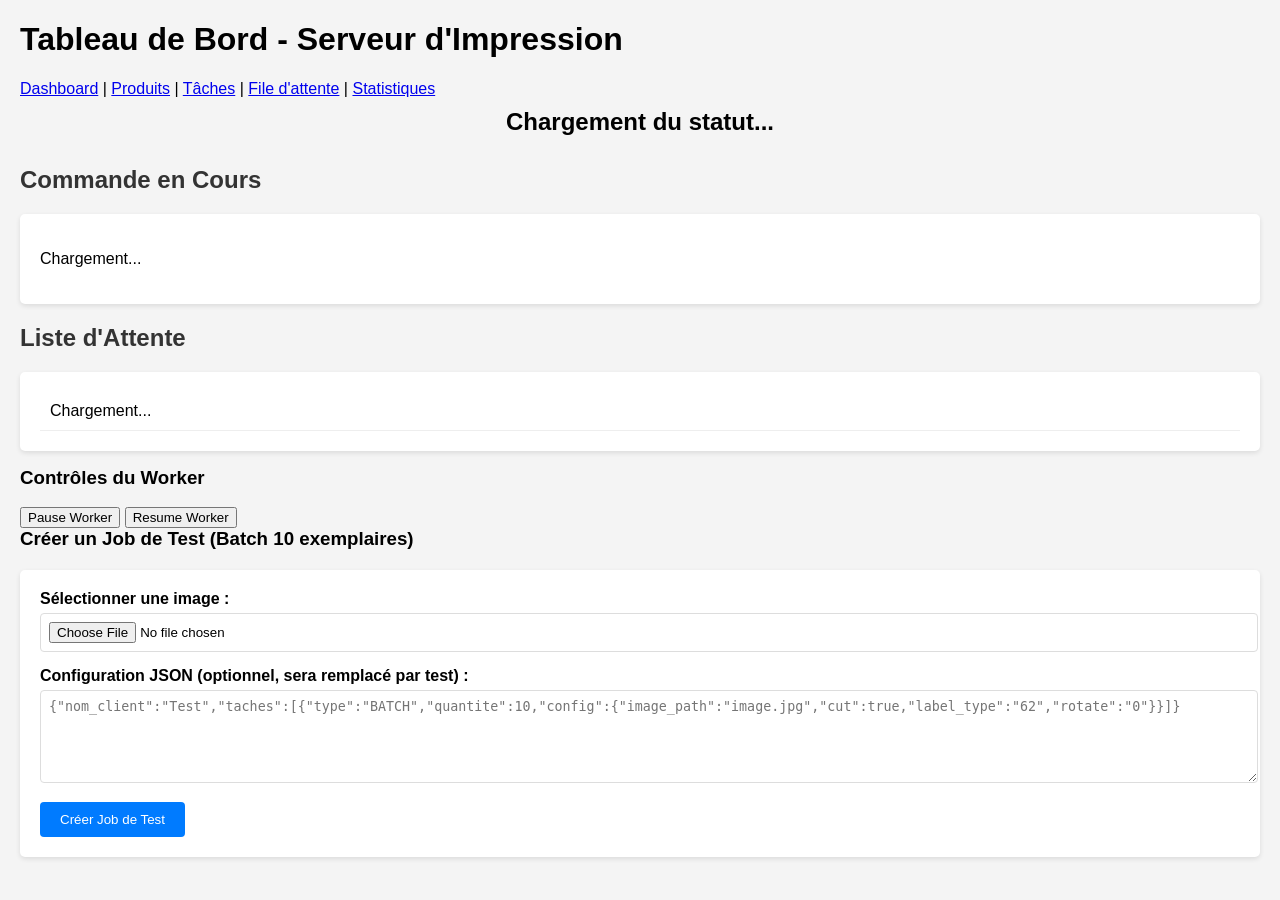
==== templates/index.html @ 9cf90901 "Complete interface v0" ====
<!DOCTYPE html>
<html lang="fr">
<head>
    <meta charset="UTF-8">
    <meta name="viewport" content="width=device-width, initial-scale=1.0">
    <title>Print Server Dashboard</title>
    <link rel="stylesheet" href="/static/style.css">
</head>
<body>
    <h1>Tableau de Bord - Serveur d'Impression</h1>

    <nav>
        <a href="/">Dashboard</a> |
        <a href="/products">Produits</a> |
        <a href="/tasks">Tâches</a> |
        <a href="/queue">File d'attente</a> |
        <a href="/stats">Statistiques</a>
    </nav>

    <!-- Status de l'imprimante -->
    <div id="printer-status">
        Chargement du statut...
    </div>

    <!-- Commande en cours -->
    <section>
        <h2>Commande en Cours</h2>
        <div id="current-job">
            <p>Chargement...</p>
        </div>
    </section>

    <!-- Liste d'attente -->
    <section>
        <h2>Liste d'Attente</h2>
        <ul id="job-list">
            <li>Chargement...</li>
        </ul>
    </section>

    <!-- Contrôles du worker -->
    <section>
        <h3>Contrôles du Worker</h3>
        <button id="pause-btn">Pause Worker</button>
        <button id="resume-btn">Resume Worker</button>
    </section>

    <!-- Formulaire de test -->
    <section>
        <h3>Créer un Job de Test (Batch 10 exemplaires)</h3>
        <form id="upload-form" enctype="multipart/form-data">
            <label for="files">Sélectionner une image :</label>
            <input type="file" id="files" name="files" accept="image/*" required>

            <label for="command_json">Configuration JSON (optionnel, sera remplacé par test) :</label>
            <textarea id="command_json" name="command_json" rows="5"
                      placeholder='{"nom_client":"Test","taches":[{"type":"BATCH","quantite":10,"config":{"image_path":"image.jpg","cut":true,"label_type":"62","rotate":"0"}}]}'></textarea>

            <button type="submit">Créer Job de Test</button>
        </form>
    </section>

    <script src="/static/script.js"></script>
</body>
</html>
---- static/style.css ----
body {
    font-family: Arial, sans-serif;
    margin: 20px;
    background-color: #f4f4f4;
}

#printer-status {
    font-size: 24px;
    font-weight: bold;
    padding: 10px;
    margin-bottom: 20px;
    border-radius: 5px;
    text-align: center;
}

.status-ready {
    background-color: #d4edda;
    color: #155724;
    border: 1px solid #c3e6cb;
}

.status-cooling {
    background-color: #cce7ff;
    color: #004085;
    border: 1px solid #b3d7ff;
}

.status-error {
    background-color: #f8d7da;
    color: #721c24;
    border: 1px solid #f5c6cb;
}

#current-job {
    background-color: white;
    padding: 20px;
    border-radius: 5px;
    box-shadow: 0 2px 5px rgba(0,0,0,0.1);
    margin-bottom: 20px;
}

progress {
    width: 100%;
    height: 30px;
}

h2 {
    color: #333;
}

h3 {
    margin-top: 0;
}

#job-list {
    background-color: white;
    padding: 20px;
    border-radius: 5px;
    box-shadow: 0 2px 5px rgba(0,0,0,0.1);
    list-style-type: none;
    max-height: 300px;
    overflow-y: auto;
}

#job-list li {
    padding: 10px;
    border-bottom: 1px solid #eee;
}

#upload-form {
    background-color: white;
    padding: 20px;
    border-radius: 5px;
    box-shadow: 0 2px 5px rgba(0,0,0,0.1);
    margin-top: 20px;
}

form label {
    display: block;
    margin-bottom: 5px;
    font-weight: bold;
}

form input, form textarea {
    width: 100%;
    padding: 8px;
    margin-bottom: 15px;
    border: 1px solid #ddd;
    border-radius: 4px;
}

form button {
    background-color: #007bff;
    color: white;
    padding: 10px 20px;
    border: none;
    border-radius: 4px;
    cursor: pointer;
}

form button:hover {
    background-color: #0056b3;
}
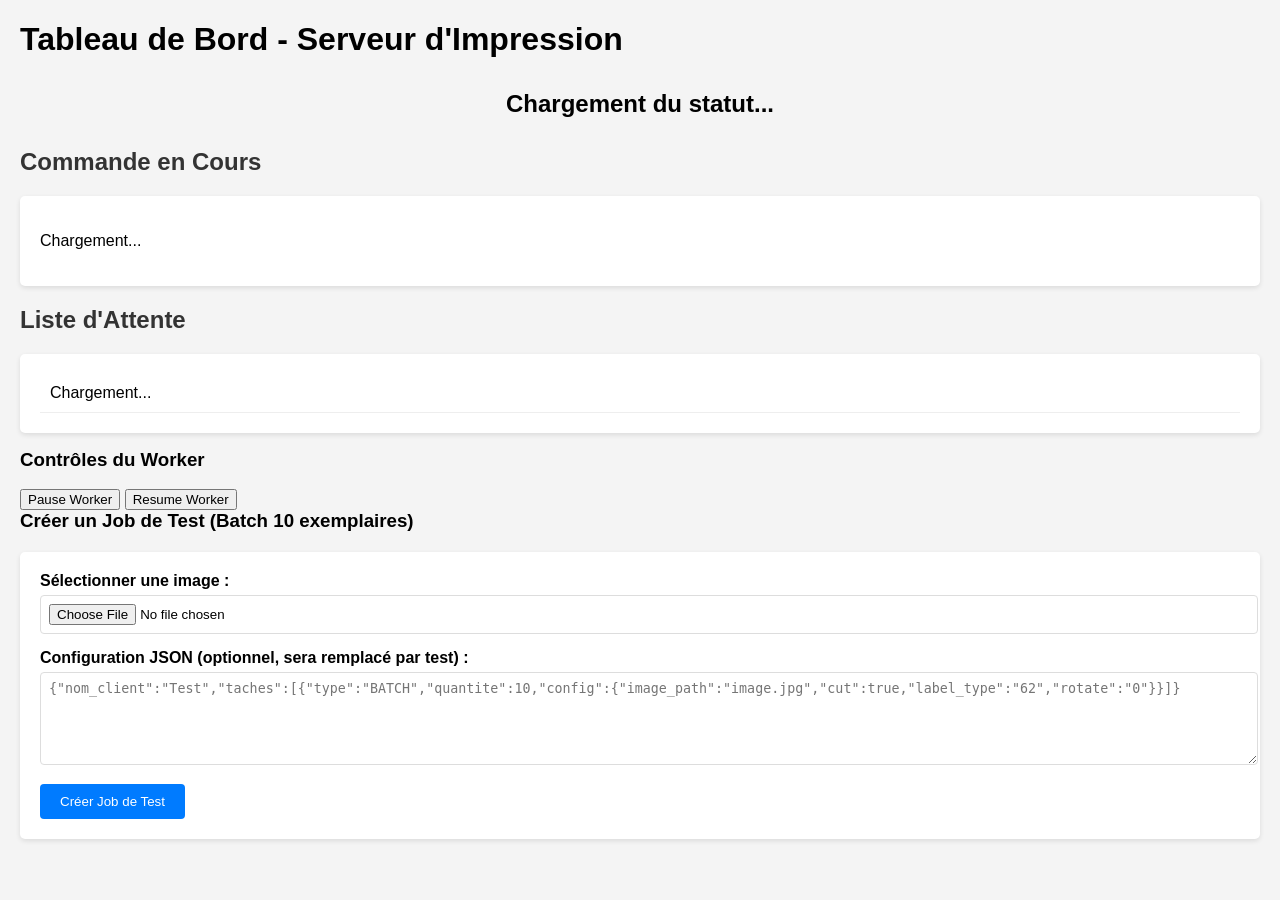
==== commit 4cf5ac2a: "restore" ====
--- a/templates/index.html
+++ b/templates/index.html
@@ -8,14 +8,6 @@
 </head>
 <body>
     <h1>Tableau de Bord - Serveur d'Impression</h1>
-
-    <nav>
-        <a href="/">Dashboard</a> |
-        <a href="/products">Produits</a> |
-        <a href="/tasks">Tâches</a> |
-        <a href="/queue">File d'attente</a> |
-        <a href="/stats">Statistiques</a>
-    </nav>
 
     <!-- Status de l'imprimante -->
     <div id="printer-status">
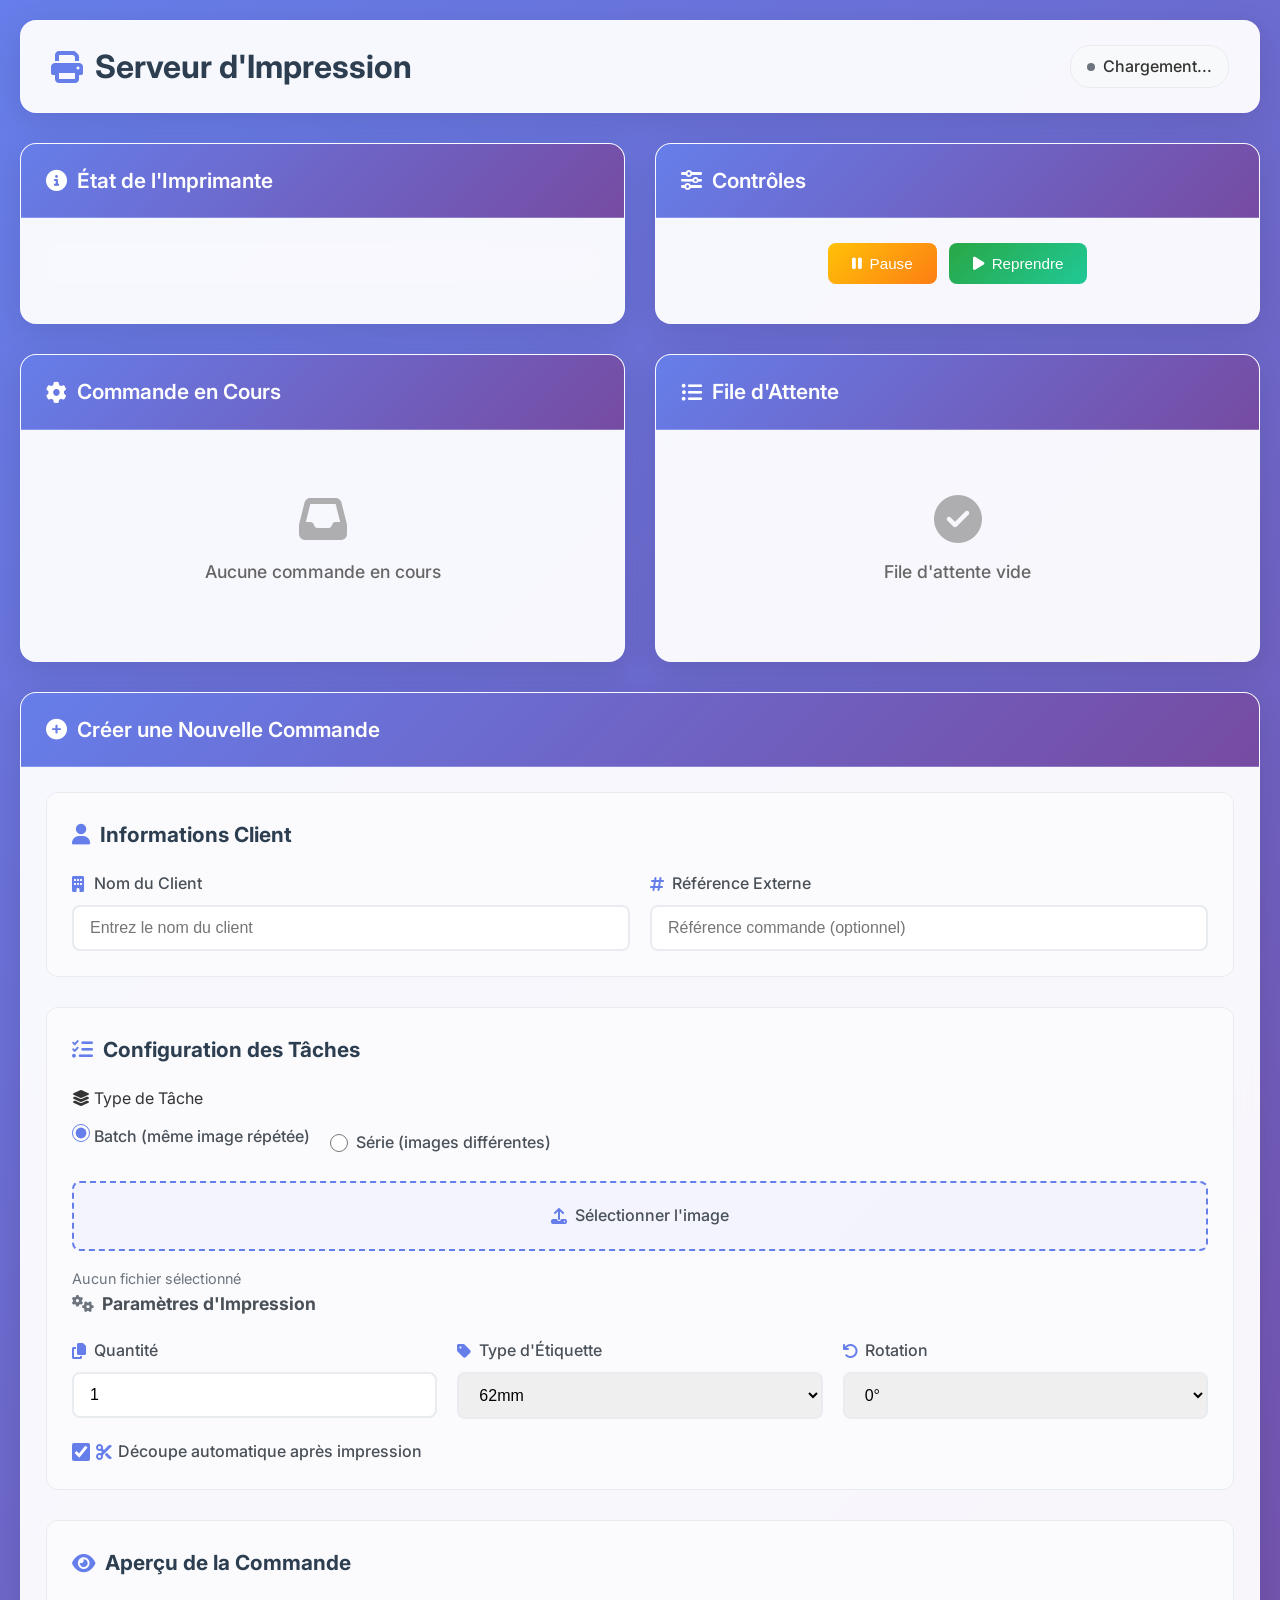
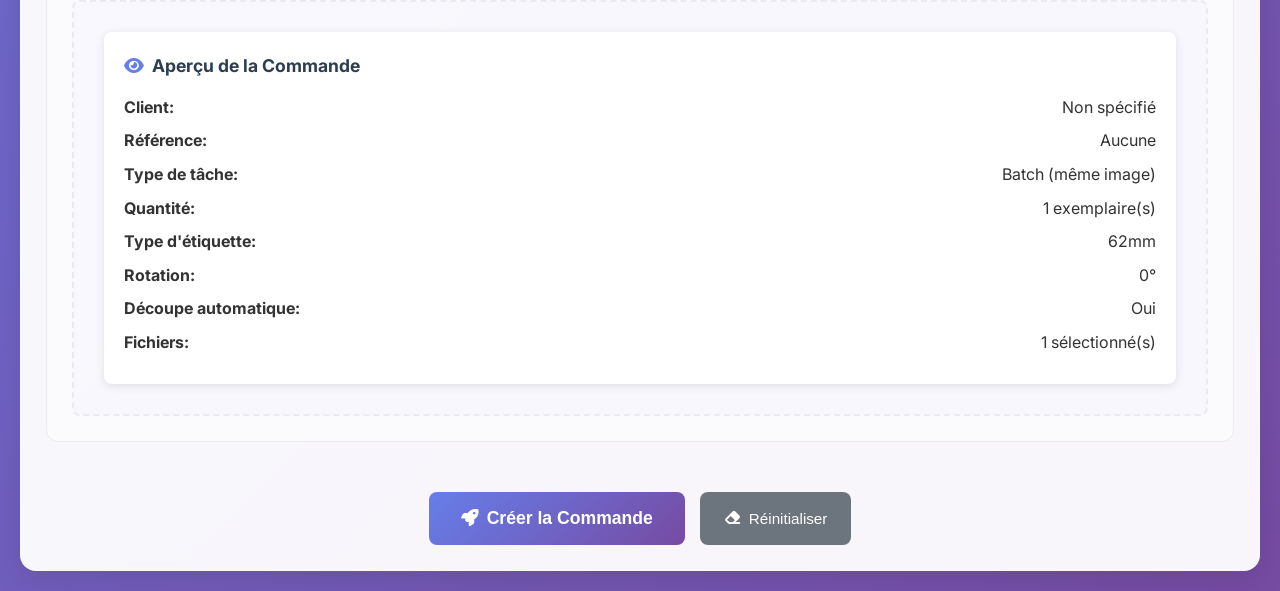
==== commit 58ff128f: "minimalist interface" ====
--- a/templates/index.html
+++ b/templates/index.html
@@ -5,52 +5,235 @@
     <meta name="viewport" content="width=device-width, initial-scale=1.0">
     <title>Print Server Dashboard</title>
     <link rel="stylesheet" href="/static/style.css">
+    <link href="https://fonts.googleapis.com/css2?family=Inter:wght@300;400;500;600;700&display=swap" rel="stylesheet">
+    <link href="https://cdnjs.cloudflare.com/ajax/libs/font-awesome/6.4.0/css/all.min.css" rel="stylesheet">
 </head>
 <body>
-    <h1>Tableau de Bord - Serveur d'Impression</h1>
-
-    <!-- Status de l'imprimante -->
-    <div id="printer-status">
-        Chargement du statut...
+    <div class="dashboard-container">
+        <!-- Header -->
+        <header class="dashboard-header">
+            <div class="header-content">
+                <h1><i class="fas fa-print"></i> Serveur d'Impression</h1>
+                <div class="header-status">
+                    <div id="printer-status-badge" class="status-badge">
+                        <div class="status-indicator"></div>
+                        <span>Chargement...</span>
+                    </div>
+                </div>
+            </div>
+        </header>
+
+        <!-- Main Dashboard -->
+        <main class="dashboard-main">
+            <!-- Top Row: Status and Controls -->
+            <div class="dashboard-row">
+                <!-- Printer Status Card -->
+                <div class="card status-card">
+                    <div class="card-header">
+                        <h2><i class="fas fa-circle-info"></i> État de l'Imprimante</h2>
+                    </div>
+                    <div class="card-body">
+                        <div id="printer-status" class="printer-status"></div>
+                        <div id="printer-phase" class="printer-phase"></div>
+                    </div>
+                </div>
+
+                <!-- Worker Controls Card -->
+                <div class="card controls-card">
+                    <div class="card-header">
+                        <h2><i class="fas fa-sliders-h"></i> Contrôles</h2>
+                    </div>
+                    <div class="card-body">
+                        <div class="control-buttons">
+                            <button id="pause-btn" class="btn btn-warning">
+                                <i class="fas fa-pause"></i> Pause
+                            </button>
+                            <button id="resume-btn" class="btn btn-success">
+                                <i class="fas fa-play"></i> Reprendre
+                            </button>
+                        </div>
+                    </div>
+                </div>
+            </div>
+
+            <!-- Middle Row: Current Job and Queue -->
+            <div class="dashboard-row">
+                <!-- Current Job Card -->
+                <div class="card current-job-card">
+                    <div class="card-header">
+                        <h2><i class="fas fa-cog fa-spin"></i> Commande en Cours</h2>
+                    </div>
+                    <div class="card-body">
+                        <div id="current-job" class="current-job-content">
+                            <div class="no-job">
+                                <i class="fas fa-inbox"></i>
+                                <p>Aucune commande en cours</p>
+                            </div>
+                        </div>
+                    </div>
+                </div>
+
+                <!-- Job Queue Card -->
+                <div class="card queue-card">
+                    <div class="card-header">
+                        <h2><i class="fas fa-list-ul"></i> File d'Attente</h2>
+                    </div>
+                    <div class="card-body">
+                        <div id="job-list" class="job-queue">
+                            <div class="no-queue">
+                                <i class="fas fa-check-circle"></i>
+                                <p>File d'attente vide</p>
+                            </div>
+                        </div>
+                    </div>
+                </div>
+            </div>
+
+            <!-- Bottom Row: Job Creation -->
+            <div class="dashboard-row">
+                <div class="card job-creation-card full-width">
+                    <div class="card-header">
+                        <h2><i class="fas fa-plus-circle"></i> Créer une Nouvelle Commande</h2>
+                    </div>
+                    <div class="card-body">
+                        <form id="job-form" class="job-form">
+                            <!-- Client Information -->
+                            <div class="form-section">
+                                <h3><i class="fas fa-user"></i> Informations Client</h3>
+                                <div class="form-row">
+                                    <div class="form-group">
+                                        <label for="nom_client">
+                                            <i class="fas fa-building"></i> Nom du Client
+                                        </label>
+                                        <input type="text" id="nom_client" name="nom_client" required
+                                               placeholder="Entrez le nom du client">
+                                    </div>
+                                    <div class="form-group">
+                                        <label for="reference_externe">
+                                            <i class="fas fa-hashtag"></i> Référence Externe
+                                        </label>
+                                        <input type="text" id="reference_externe" name="reference_externe"
+                                               placeholder="Référence commande (optionnel)">
+                                    </div>
+                                </div>
+                            </div>
+
+                            <!-- Task Configuration -->
+                            <div class="form-section">
+                                <h3><i class="fas fa-tasks"></i> Configuration des Tâches</h3>
+
+                                <!-- Task Type Selector -->
+                                <div class="task-type-selector">
+                                    <label><i class="fas fa-layer-group"></i> Type de Tâche</label>
+                                    <div class="radio-group">
+                                        <label class="radio-label">
+                                            <input type="radio" name="task_type" value="BATCH" checked>
+                                            <span class="radio-text">Batch (même image répétée)</span>
+                                        </label>
+                                        <label class="radio-label">
+                                            <input type="radio" name="task_type" value="SERIES">
+                                            <span class="radio-text">Série (images différentes)</span>
+                                        </label>
+                                    </div>
+                                </div>
+
+                                <!-- File Upload -->
+                                <div class="form-group file-upload-group">
+                                    <label id="file-label">
+                                        <i class="fas fa-upload"></i> Sélectionner l'image
+                                    </label>
+                                    <input type="file" id="files" name="files" accept="image/*" required multiple>
+                                    <div class="file-info">
+                                        <span id="file-count">Aucun fichier sélectionné</span>
+                                    </div>
+                                </div>
+
+                                <!-- Print Parameters -->
+                                <div class="print-parameters">
+                                    <h4><i class="fas fa-cogs"></i> Paramètres d'Impression</h4>
+
+                                    <div class="form-row">
+                                        <div class="form-group">
+                                            <label for="quantity">
+                                                <i class="fas fa-copy"></i> Quantité
+                                            </label>
+                                            <input type="number" id="quantity" name="quantity" value="1" min="1" required>
+                                        </div>
+
+                                        <div class="form-group">
+                                            <label for="label_type">
+                                                <i class="fas fa-tag"></i> Type d'Étiquette
+                                            </label>
+                                            <select id="label_type" name="label_type" required>
+                                                <option value="62" selected>62mm</option>
+                                                <option value="48">48mm</option>
+                                                <option value="30">30mm</option>
+                                                <option value="12">12mm</option>
+                                            </select>
+                                        </div>
+
+                                        <div class="form-group">
+                                            <label for="rotate">
+                                                <i class="fas fa-undo"></i> Rotation
+                                            </label>
+                                            <select id="rotate" name="rotate" required>
+                                                <option value="0" selected>0°</option>
+                                                <option value="90">90°</option>
+                                                <option value="180">180°</option>
+                                                <option value="270">270°</option>
+                                            </select>
+                                        </div>
+                                    </div>
+
+                                    <div class="form-group checkbox-group">
+                                        <label class="checkbox-label">
+                                            <input type="checkbox" id="cut" name="cut" checked>
+                                            <span class="checkbox-text">
+                                                <i class="fas fa-cut"></i> Découpe automatique après impression
+                                            </span>
+                                        </label>
+                                    </div>
+                                </div>
+                            </div>
+
+                            <!-- Preview Section -->
+                            <div class="form-section">
+                                <h3><i class="fas fa-eye"></i> Aperçu de la Commande</h3>
+                                <div id="job-preview" class="job-preview">
+                                    <div class="preview-placeholder">
+                                        <i class="fas fa-magic"></i>
+                                        <p>Remplissez le formulaire pour voir l'aperçu</p>
+                                    </div>
+                                </div>
+                            </div>
+
+                            <!-- Submit Button -->
+                            <div class="form-actions">
+                                <button type="submit" class="btn btn-primary btn-large">
+                                    <i class="fas fa-rocket"></i> Créer la Commande
+                                </button>
+                                <button type="reset" class="btn btn-secondary">
+                                    <i class="fas fa-eraser"></i> Réinitialiser
+                                </button>
+                            </div>
+                        </form>
+                    </div>
+                </div>
+            </div>
+        </main>
     </div>
 
-    <!-- Commande en cours -->
-    <section>
-        <h2>Commande en Cours</h2>
-        <div id="current-job">
-            <p>Chargement...</p>
+    <!-- Success/Error Messages -->
+    <div id="message-overlay" class="message-overlay" style="display: none;">
+        <div class="message-content">
+            <div class="message-icon">
+                <i class="fas fa-check-circle"></i>
+            </div>
+            <h3 id="message-title">Succès</h3>
+            <p id="message-text">Commande créée avec succès</p>
+            <button id="message-close" class="btn btn-primary">Fermer</button>
         </div>
-    </section>
-
-    <!-- Liste d'attente -->
-    <section>
-        <h2>Liste d'Attente</h2>
-        <ul id="job-list">
-            <li>Chargement...</li>
-        </ul>
-    </section>
-
-    <!-- Contrôles du worker -->
-    <section>
-        <h3>Contrôles du Worker</h3>
-        <button id="pause-btn">Pause Worker</button>
-        <button id="resume-btn">Resume Worker</button>
-    </section>
-
-    <!-- Formulaire de test -->
-    <section>
-        <h3>Créer un Job de Test (Batch 10 exemplaires)</h3>
-        <form id="upload-form" enctype="multipart/form-data">
-            <label for="files">Sélectionner une image :</label>
-            <input type="file" id="files" name="files" accept="image/*" required>
-
-            <label for="command_json">Configuration JSON (optionnel, sera remplacé par test) :</label>
-            <textarea id="command_json" name="command_json" rows="5"
-                      placeholder='{"nom_client":"Test","taches":[{"type":"BATCH","quantite":10,"config":{"image_path":"image.jpg","cut":true,"label_type":"62","rotate":"0"}}]}'></textarea>
-
-            <button type="submit">Créer Job de Test</button>
-        </form>
-    </section>
+    </div>
 
     <script src="/static/script.js"></script>
 </body>
--- a/static/style.css
+++ b/static/style.css
@@ -1,103 +1,721 @@
+/* Reset and Base Styles */
+* {
+    margin: 0;
+    padding: 0;
+    box-sizing: border-box;
+}
+
 body {
-    font-family: Arial, sans-serif;
-    margin: 20px;
-    background-color: #f4f4f4;
-}
-
-#printer-status {
-    font-size: 24px;
-    font-weight: bold;
-    padding: 10px;
-    margin-bottom: 20px;
-    border-radius: 5px;
+    font-family: 'Inter', -apple-system, BlinkMacSystemFont, 'Segoe UI', Roboto, sans-serif;
+    background: linear-gradient(135deg, #667eea 0%, #764ba2 100%);
+    min-height: 100vh;
+    color: #333;
+    line-height: 1.6;
+}
+
+/* Dashboard Container */
+.dashboard-container {
+    max-width: 1400px;
+    margin: 0 auto;
+    padding: 20px;
+}
+
+/* Header */
+.dashboard-header {
+    background: rgba(255, 255, 255, 0.95);
+    backdrop-filter: blur(10px);
+    border-radius: 16px;
+    padding: 20px 30px;
+    margin-bottom: 30px;
+    box-shadow: 0 8px 32px rgba(0, 0, 0, 0.1);
+    border: 1px solid rgba(255, 255, 255, 0.2);
+}
+
+.header-content {
+    display: flex;
+    justify-content: space-between;
+    align-items: center;
+}
+
+.dashboard-header h1 {
+    color: #2c3e50;
+    font-weight: 700;
+    font-size: 2rem;
+    margin: 0;
+    display: flex;
+    align-items: center;
+    gap: 12px;
+}
+
+.dashboard-header h1 i {
+    color: #667eea;
+}
+
+.status-badge {
+    display: flex;
+    align-items: center;
+    gap: 8px;
+    padding: 8px 16px;
+    border-radius: 20px;
+    font-weight: 500;
+    background: #f8f9fa;
+    border: 1px solid #e9ecef;
+}
+
+.status-indicator {
+    width: 8px;
+    height: 8px;
+    border-radius: 50%;
+    background: #6c757d;
+}
+
+/* Dashboard Grid */
+.dashboard-main {
+    display: flex;
+    flex-direction: column;
+    gap: 30px;
+}
+
+.dashboard-row {
+    display: grid;
+    grid-template-columns: 1fr 1fr;
+    gap: 30px;
+}
+
+/* Cards */
+.card {
+    background: rgba(255, 255, 255, 0.95);
+    backdrop-filter: blur(10px);
+    border-radius: 16px;
+    box-shadow: 0 8px 32px rgba(0, 0, 0, 0.1);
+    border: 1px solid rgba(255, 255, 255, 0.2);
+    overflow: hidden;
+    transition: transform 0.2s ease, box-shadow 0.2s ease;
+}
+
+.card:hover {
+    transform: translateY(-2px);
+    box-shadow: 0 12px 40px rgba(0, 0, 0, 0.15);
+}
+
+.card-header {
+    background: linear-gradient(135deg, #667eea 0%, #764ba2 100%);
+    color: white;
+    padding: 20px 25px;
+    border-bottom: 1px solid rgba(255, 255, 255, 0.2);
+}
+
+.card-header h2 {
+    margin: 0;
+    font-size: 1.3rem;
+    font-weight: 600;
+    display: flex;
+    align-items: center;
+    gap: 10px;
+}
+
+.card-body {
+    padding: 25px;
+}
+
+/* Status Cards */
+.status-card .card-body {
+    display: flex;
+    flex-direction: column;
+    gap: 15px;
+}
+
+.printer-status {
+    font-size: 1.5rem;
+    font-weight: 600;
     text-align: center;
+    padding: 20px;
+    border-radius: 12px;
+    position: relative;
+    overflow: hidden;
+}
+
+.printer-status::before {
+    content: '';
+    position: absolute;
+    top: 0;
+    left: 0;
+    right: 0;
+    bottom: 0;
+    background: linear-gradient(45deg, rgba(255,255,255,0.1), rgba(255,255,255,0.05));
+    border-radius: 12px;
+}
+
+.printer-status span {
+    position: relative;
+    z-index: 1;
 }
 
 .status-ready {
-    background-color: #d4edda;
-    color: #155724;
-    border: 1px solid #c3e6cb;
+    background: linear-gradient(135deg, #28a745, #20c997);
+    color: white;
 }
 
 .status-cooling {
-    background-color: #cce7ff;
-    color: #004085;
-    border: 1px solid #b3d7ff;
+    background: linear-gradient(135deg, #17a2b8, #6f42c1);
+    color: white;
 }
 
 .status-error {
-    background-color: #f8d7da;
-    color: #721c24;
-    border: 1px solid #f5c6cb;
-}
-
-#current-job {
-    background-color: white;
-    padding: 20px;
-    border-radius: 5px;
-    box-shadow: 0 2px 5px rgba(0,0,0,0.1);
-    margin-bottom: 20px;
+    background: linear-gradient(135deg, #dc3545, #fd7e14);
+    color: white;
+}
+
+.printer-phase {
+    text-align: center;
+    font-size: 0.9rem;
+    color: #666;
+    font-weight: 500;
+}
+
+/* Control Buttons */
+.control-buttons {
+    display: flex;
+    gap: 12px;
+    justify-content: center;
+}
+
+.btn {
+    display: inline-flex;
+    align-items: center;
+    gap: 8px;
+    padding: 12px 24px;
+    border: none;
+    border-radius: 8px;
+    font-weight: 500;
+    text-decoration: none;
+    cursor: pointer;
+    transition: all 0.2s ease;
+    font-size: 0.95rem;
+}
+
+.btn:hover {
+    transform: translateY(-1px);
+    box-shadow: 0 4px 12px rgba(0, 0, 0, 0.15);
+}
+
+.btn:active {
+    transform: translateY(0);
+}
+
+.btn-primary {
+    background: linear-gradient(135deg, #667eea, #764ba2);
+    color: white;
+}
+
+.btn-success {
+    background: linear-gradient(135deg, #28a745, #20c997);
+    color: white;
+}
+
+.btn-warning {
+    background: linear-gradient(135deg, #ffc107, #fd7e14);
+    color: white;
+}
+
+.btn-secondary {
+    background: #6c757d;
+    color: white;
+}
+
+.btn-large {
+    padding: 16px 32px;
+    font-size: 1.1rem;
+    font-weight: 600;
+}
+
+/* Current Job and Queue */
+.current-job-content,
+.job-queue {
+    min-height: 120px;
+}
+
+.no-job,
+.no-queue {
+    display: flex;
+    flex-direction: column;
+    align-items: center;
+    justify-content: center;
+    color: #666;
+    text-align: center;
+    padding: 40px 20px;
+}
+
+.no-job i,
+.no-queue i {
+    font-size: 3rem;
+    margin-bottom: 15px;
+    opacity: 0.5;
+}
+
+.no-job p,
+.no-queue p {
+    font-size: 1.1rem;
+    font-weight: 500;
+}
+
+/* Job Progress */
+.current-job-content h3 {
+    color: #2c3e50;
+    margin-bottom: 15px;
+    font-size: 1.2rem;
+}
+
+.current-job-content p {
+    margin-bottom: 10px;
+    color: #666;
 }
 
 progress {
     width: 100%;
-    height: 30px;
-}
-
-h2 {
-    color: #333;
-}
-
-h3 {
-    margin-top: 0;
-}
-
-#job-list {
-    background-color: white;
-    padding: 20px;
-    border-radius: 5px;
-    box-shadow: 0 2px 5px rgba(0,0,0,0.1);
-    list-style-type: none;
+    height: 20px;
+    border-radius: 10px;
+    margin: 15px 0;
+    background: #e9ecef;
+}
+
+progress::-webkit-progress-bar {
+    background: #e9ecef;
+    border-radius: 10px;
+}
+
+progress::-webkit-progress-value {
+    background: linear-gradient(135deg, #667eea, #764ba2);
+    border-radius: 10px;
+}
+
+/* Job Queue Items */
+.job-queue {
     max-height: 300px;
     overflow-y: auto;
 }
 
-#job-list li {
-    padding: 10px;
-    border-bottom: 1px solid #eee;
-}
-
-#upload-form {
-    background-color: white;
+.job-queue li {
+    display: flex;
+    align-items: center;
+    padding: 15px;
+    border-bottom: 1px solid #f8f9fa;
+    transition: background 0.2s ease;
+}
+
+.job-queue li:hover {
+    background: #f8f9fa;
+}
+
+.job-queue li:last-child {
+    border-bottom: none;
+}
+
+.job-queue li i {
+    margin-right: 12px;
+    color: #667eea;
+    width: 16px;
+}
+
+/* Full Width Cards */
+.full-width {
+    grid-column: 1 / -1;
+}
+
+/* Job Creation Form */
+.job-form {
+    display: flex;
+    flex-direction: column;
+    gap: 30px;
+}
+
+.form-section {
+    border: 1px solid #e9ecef;
+    border-radius: 12px;
+    padding: 25px;
+    background: rgba(255, 255, 255, 0.5);
+}
+
+.form-section h3 {
+    color: #2c3e50;
+    margin-bottom: 20px;
+    font-size: 1.3rem;
+    display: flex;
+    align-items: center;
+    gap: 10px;
+}
+
+.form-section h3 i {
+    color: #667eea;
+}
+
+.form-section h4 {
+    color: #495057;
+    margin-bottom: 20px;
+    font-size: 1.1rem;
+    display: flex;
+    align-items: center;
+    gap: 8px;
+}
+
+.form-section h4 i {
+    color: #6c757d;
+}
+
+.form-row {
+    display: grid;
+    grid-template-columns: repeat(auto-fit, minmax(250px, 1fr));
+    gap: 20px;
+}
+
+.form-group {
+    display: flex;
+    flex-direction: column;
+    gap: 8px;
+}
+
+.form-group label {
+    font-weight: 500;
+    color: #495057;
+    display: flex;
+    align-items: center;
+    gap: 6px;
+}
+
+.form-group label i {
+    color: #667eea;
+    width: 16px;
+}
+
+.form-group input,
+.form-group select,
+.form-group textarea {
+    padding: 12px 16px;
+    border: 2px solid #e9ecef;
+    border-radius: 8px;
+    font-size: 1rem;
+    transition: border-color 0.2s ease, box-shadow 0.2s ease;
+}
+
+.form-group input:focus,
+.form-group select:focus,
+.form-group textarea:focus {
+    outline: none;
+    border-color: #667eea;
+    box-shadow: 0 0 0 3px rgba(102, 126, 234, 0.1);
+}
+
+/* File Upload */
+.file-upload-group label {
+    display: flex;
+    align-items: center;
+    gap: 8px;
     padding: 20px;
-    border-radius: 5px;
-    box-shadow: 0 2px 5px rgba(0,0,0,0.1);
+    border: 2px dashed #667eea;
+    border-radius: 8px;
+    background: rgba(102, 126, 234, 0.05);
+    cursor: pointer;
+    transition: all 0.2s ease;
+    justify-content: center;
+}
+
+.file-upload-group label:hover {
+    background: rgba(102, 126, 234, 0.08);
+    border-color: #5a67d8;
+}
+
+#files {
+    display: none;
+}
+
+.file-info {
+    margin-top: 8px;
+    font-size: 0.9rem;
+    color: #6c757d;
+}
+
+/* Radio Buttons */
+.task-type-selector {
+    margin-bottom: 20px;
+}
+
+.task-type-selector label:first-child {
+    display: block;
+    margin-bottom: 12px;
+}
+
+.radio-group {
+    display: flex;
+    gap: 20px;
+}
+
+.radio-label {
+    display: flex;
+    align-items: center;
+    gap: 8px;
+    cursor: pointer;
+}
+
+.radio-label input[type="radio"] {
+    width: 18px;
+    height: 18px;
+    accent-color: #667eea;
+}
+
+.radio-text {
+    font-weight: 500;
+    color: #495057;
+}
+
+/* Checkboxes */
+.checkbox-group {
     margin-top: 20px;
 }
 
-form label {
-    display: block;
-    margin-bottom: 5px;
-    font-weight: bold;
-}
-
-form input, form textarea {
-    width: 100%;
-    padding: 8px;
+.checkbox-label {
+    display: flex;
+    align-items: center;
+    gap: 10px;
+    cursor: pointer;
+    font-weight: 500;
+}
+
+.checkbox-label input[type="checkbox"] {
+    width: 18px;
+    height: 18px;
+    accent-color: #667eea;
+}
+
+.checkbox-text {
+    display: flex;
+    align-items: center;
+    gap: 6px;
+}
+
+.checkbox-text i {
+    color: #667eea;
+    width: 16px;
+}
+
+/* Job Preview */
+.job-preview {
+    border: 2px dashed #e9ecef;
+    border-radius: 8px;
+    padding: 30px;
+    min-height: 100px;
+    background: rgba(102, 126, 234, 0.02);
+}
+
+.preview-placeholder {
+    display: flex;
+    flex-direction: column;
+    align-items: center;
+    color: #6c757d;
+    text-align: center;
+}
+
+.preview-placeholder i {
+    font-size: 2.5rem;
+    margin-bottom: 10px;
+    opacity: 0.6;
+}
+
+.preview-content {
+    background: white;
+    border-radius: 8px;
+    padding: 20px;
+    box-shadow: 0 2px 10px rgba(0, 0, 0, 0.1);
+}
+
+.preview-content h4 {
+    color: #2c3e50;
     margin-bottom: 15px;
-    border: 1px solid #ddd;
-    border-radius: 4px;
-}
-
-form button {
-    background-color: #007bff;
-    color: white;
-    padding: 10px 20px;
-    border: none;
-    border-radius: 4px;
-    cursor: pointer;
-}
-
-form button:hover {
-    background-color: #0056b3;
-}
+    display: flex;
+    align-items: center;
+    gap: 8px;
+}
+
+.preview-content h4 i {
+    color: #667eea;
+}
+
+.preview-content p {
+    margin-bottom: 8px;
+    display: flex;
+    justify-content: space-between;
+}
+
+/* Form Actions */
+.form-actions {
+    display: flex;
+    gap: 15px;
+    justify-content: center;
+    margin-top: 20px;
+}
+
+/* Message Overlay */
+.message-overlay {
+    position: fixed;
+    top: 0;
+    left: 0;
+    right: 0;
+    bottom: 0;
+    background: rgba(0, 0, 0, 0.7);
+    backdrop-filter: blur(5px);
+    display: flex;
+    align-items: center;
+    justify-content: center;
+    z-index: 1000;
+}
+
+.message-content {
+    background: white;
+    border-radius: 16px;
+    padding: 30px;
+    max-width: 400px;
+    text-align: center;
+    box-shadow: 0 20px 60px rgba(0, 0, 0, 0.3);
+}
+
+.message-icon {
+    margin-bottom: 20px;
+}
+
+.message-icon i {
+    font-size: 3rem;
+    color: #28a745;
+}
+
+.message-content h3 {
+    color: #2c3e50;
+    margin-bottom: 15px;
+    font-size: 1.5rem;
+}
+
+.message-content p {
+    color: #666;
+    margin-bottom: 25px;
+}
+
+/* Responsive Design */
+@media (max-width: 1200px) {
+    .dashboard-row {
+        grid-template-columns: 1fr;
+        gap: 20px;
+    }
+
+    .full-width {
+        grid-column: 1;
+    }
+}
+
+@media (max-width: 768px) {
+    .dashboard-container {
+        padding: 15px;
+    }
+
+    .dashboard-header {
+        padding: 15px 20px;
+    }
+
+    .dashboard-header h1 {
+        font-size: 1.5rem;
+    }
+
+    .header-content {
+        flex-direction: column;
+        gap: 15px;
+        align-items: flex-start;
+    }
+
+    .card-body {
+        padding: 20px;
+    }
+
+    .form-row {
+        grid-template-columns: 1fr;
+    }
+
+    .control-buttons {
+        flex-direction: column;
+    }
+
+    .btn {
+        justify-content: center;
+    }
+
+    .form-actions {
+        flex-direction: column;
+    }
+
+    .radio-group {
+        flex-direction: column;
+        gap: 12px;
+    }
+}
+
+/* Animations */
+@keyframes fadeIn {
+    from { opacity: 0; transform: translateY(10px); }
+    to { opacity: 1; transform: translateY(0); }
+}
+
+.card {
+    animation: fadeIn 0.3s ease-out;
+}
+
+@keyframes pulse {
+    0% { transform: scale(1); }
+    50% { transform: scale(1.05); }
+    100% { transform: scale(1); }
+}
+
+.card:hover {
+    animation: pulse 1s ease-in-out;
+}
+
+/* Custom Scrollbar */
+::-webkit-scrollbar {
+    width: 6px;
+}
+
+::-webkit-scrollbar-track {
+    background: #f1f1f1;
+    border-radius: 3px;
+}
+
+::-webkit-scrollbar-thumb {
+    background: linear-gradient(135deg, #667eea, #764ba2);
+    border-radius: 3px;
+}
+
+::-webkit-scrollbar-thumb:hover {
+    background: linear-gradient(135deg, #5a67d8, #6b46c1);
+}
+
+/* Loading States */
+.loading {
+    opacity: 0.6;
+    pointer-events: none;
+}
+
+.btn.loading {
+    position: relative;
+}
+
+.btn.loading::after {
+    content: '';
+    position: absolute;
+    width: 16px;
+    height: 16px;
+    margin: auto;
+    border: 2px solid transparent;
+    border-top-color: currentColor;
+    border-radius: 50%;
+    animation: spin 1s linear infinite;
+}
+
+@keyframes spin {
+    0% { transform: rotate(0deg); }
+    100% { transform: rotate(360deg); }
+}
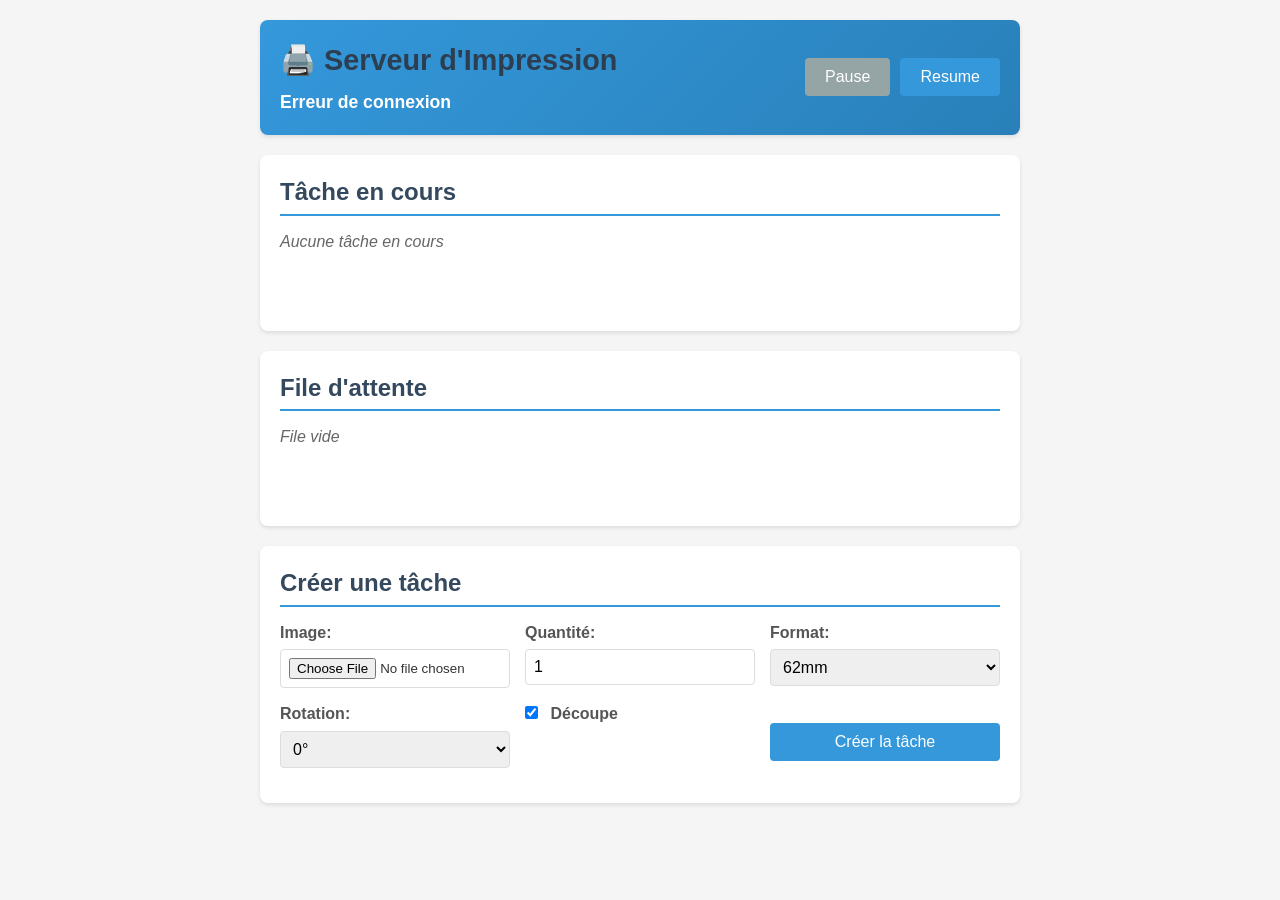
==== commit e20b5610: "vrm minimal" ====
--- a/templates/index.html
+++ b/templates/index.html
@@ -3,235 +3,94 @@
 <head>
     <meta charset="UTF-8">
     <meta name="viewport" content="width=device-width, initial-scale=1.0">
-    <title>Print Server Dashboard</title>
+    <title>Print Server</title>
     <link rel="stylesheet" href="/static/style.css">
-    <link href="https://fonts.googleapis.com/css2?family=Inter:wght@300;400;500;600;700&display=swap" rel="stylesheet">
-    <link href="https://cdnjs.cloudflare.com/ajax/libs/font-awesome/6.4.0/css/all.min.css" rel="stylesheet">
 </head>
 <body>
-    <div class="dashboard-container">
-        <!-- Header -->
-        <header class="dashboard-header">
-            <div class="header-content">
-                <h1><i class="fas fa-print"></i> Serveur d'Impression</h1>
-                <div class="header-status">
-                    <div id="printer-status-badge" class="status-badge">
-                        <div class="status-indicator"></div>
-                        <span>Chargement...</span>
+    <div class="container">
+        <!-- Status -->
+        <div class="section status-section">
+            <div class="status-display">
+                <div class="status-left">
+                    <h1>🖨️ Serveur d'Impression</h1>
+                    <div id="printer-status">Chargement...</div>
+                </div>
+                <div class="status-right">
+                    <button id="pause-btn" class="btn btn-secondary">Pause</button>
+                    <button id="resume-btn" class="btn btn-primary">Resume</button>
+                </div>
+            </div>
+        </div>
+
+        <!-- Current Job -->
+        <div class="section job-section">
+            <h2>Tâche en cours</h2>
+            <div id="current-job" class="job-display">
+                <p>Aucune tâche en cours</p>
+            </div>
+        </div>
+
+        <!-- Job Queue -->
+        <div class="section queue-section">
+            <h2>File d'attente</h2>
+            <div id="job-list" class="queue-list">
+                <p>File vide</p>
+            </div>
+        </div>
+
+        <!-- Create Job -->
+        <div class="section create-section">
+            <h2>Créer une tâche</h2>
+            <form id="job-form" class="simple-form">
+                <div class="form-row">
+                    <div class="form-group">
+                        <label for="files">Image:</label>
+                        <input type="file" id="files" name="files" accept="image/*" required>
+                    </div>
+                    <div class="form-group">
+                        <label for="quantity">Quantité:</label>
+                        <input type="number" id="quantity" name="quantity" value="1" min="1" required>
+                    </div>
+                    <div class="form-group">
+                        <label for="label_type">Format:</label>
+                        <select id="label_type" name="label_type" required>
+                            <option value="62">62mm</option>
+                            <option value="48">48mm</option>
+                            <option value="30">30mm</option>
+                        </select>
                     </div>
                 </div>
-            </div>
-        </header>
-
-        <!-- Main Dashboard -->
-        <main class="dashboard-main">
-            <!-- Top Row: Status and Controls -->
-            <div class="dashboard-row">
-                <!-- Printer Status Card -->
-                <div class="card status-card">
-                    <div class="card-header">
-                        <h2><i class="fas fa-circle-info"></i> État de l'Imprimante</h2>
+                <div class="form-row">
+                    <div class="form-group">
+                        <label for="rotate">Rotation:</label>
+                        <select id="rotate" name="rotate" required>
+                            <option value="0">0°</option>
+                            <option value="90">90°</option>
+                            <option value="180">180°</option>
+                            <option value="270">270°</option>
+                        </select>
                     </div>
-                    <div class="card-body">
-                        <div id="printer-status" class="printer-status"></div>
-                        <div id="printer-phase" class="printer-phase"></div>
+                    <div class="form-group">
+                        <label for="cut">
+                            <input type="checkbox" id="cut" name="cut" checked> Découpe
+                        </label>
+                    </div>
+                    <div class="form-group">
+                        <button type="submit" class="btn btn-primary full-width">
+                            Créer la tâche
+                        </button>
                     </div>
                 </div>
-
-                <!-- Worker Controls Card -->
-                <div class="card controls-card">
-                    <div class="card-header">
-                        <h2><i class="fas fa-sliders-h"></i> Contrôles</h2>
-                    </div>
-                    <div class="card-body">
-                        <div class="control-buttons">
-                            <button id="pause-btn" class="btn btn-warning">
-                                <i class="fas fa-pause"></i> Pause
-                            </button>
-                            <button id="resume-btn" class="btn btn-success">
-                                <i class="fas fa-play"></i> Reprendre
-                            </button>
-                        </div>
-                    </div>
-                </div>
-            </div>
-
-            <!-- Middle Row: Current Job and Queue -->
-            <div class="dashboard-row">
-                <!-- Current Job Card -->
-                <div class="card current-job-card">
-                    <div class="card-header">
-                        <h2><i class="fas fa-cog fa-spin"></i> Commande en Cours</h2>
-                    </div>
-                    <div class="card-body">
-                        <div id="current-job" class="current-job-content">
-                            <div class="no-job">
-                                <i class="fas fa-inbox"></i>
-                                <p>Aucune commande en cours</p>
-                            </div>
-                        </div>
-                    </div>
-                </div>
-
-                <!-- Job Queue Card -->
-                <div class="card queue-card">
-                    <div class="card-header">
-                        <h2><i class="fas fa-list-ul"></i> File d'Attente</h2>
-                    </div>
-                    <div class="card-body">
-                        <div id="job-list" class="job-queue">
-                            <div class="no-queue">
-                                <i class="fas fa-check-circle"></i>
-                                <p>File d'attente vide</p>
-                            </div>
-                        </div>
-                    </div>
-                </div>
-            </div>
-
-            <!-- Bottom Row: Job Creation -->
-            <div class="dashboard-row">
-                <div class="card job-creation-card full-width">
-                    <div class="card-header">
-                        <h2><i class="fas fa-plus-circle"></i> Créer une Nouvelle Commande</h2>
-                    </div>
-                    <div class="card-body">
-                        <form id="job-form" class="job-form">
-                            <!-- Client Information -->
-                            <div class="form-section">
-                                <h3><i class="fas fa-user"></i> Informations Client</h3>
-                                <div class="form-row">
-                                    <div class="form-group">
-                                        <label for="nom_client">
-                                            <i class="fas fa-building"></i> Nom du Client
-                                        </label>
-                                        <input type="text" id="nom_client" name="nom_client" required
-                                               placeholder="Entrez le nom du client">
-                                    </div>
-                                    <div class="form-group">
-                                        <label for="reference_externe">
-                                            <i class="fas fa-hashtag"></i> Référence Externe
-                                        </label>
-                                        <input type="text" id="reference_externe" name="reference_externe"
-                                               placeholder="Référence commande (optionnel)">
-                                    </div>
-                                </div>
-                            </div>
-
-                            <!-- Task Configuration -->
-                            <div class="form-section">
-                                <h3><i class="fas fa-tasks"></i> Configuration des Tâches</h3>
-
-                                <!-- Task Type Selector -->
-                                <div class="task-type-selector">
-                                    <label><i class="fas fa-layer-group"></i> Type de Tâche</label>
-                                    <div class="radio-group">
-                                        <label class="radio-label">
-                                            <input type="radio" name="task_type" value="BATCH" checked>
-                                            <span class="radio-text">Batch (même image répétée)</span>
-                                        </label>
-                                        <label class="radio-label">
-                                            <input type="radio" name="task_type" value="SERIES">
-                                            <span class="radio-text">Série (images différentes)</span>
-                                        </label>
-                                    </div>
-                                </div>
-
-                                <!-- File Upload -->
-                                <div class="form-group file-upload-group">
-                                    <label id="file-label">
-                                        <i class="fas fa-upload"></i> Sélectionner l'image
-                                    </label>
-                                    <input type="file" id="files" name="files" accept="image/*" required multiple>
-                                    <div class="file-info">
-                                        <span id="file-count">Aucun fichier sélectionné</span>
-                                    </div>
-                                </div>
-
-                                <!-- Print Parameters -->
-                                <div class="print-parameters">
-                                    <h4><i class="fas fa-cogs"></i> Paramètres d'Impression</h4>
-
-                                    <div class="form-row">
-                                        <div class="form-group">
-                                            <label for="quantity">
-                                                <i class="fas fa-copy"></i> Quantité
-                                            </label>
-                                            <input type="number" id="quantity" name="quantity" value="1" min="1" required>
-                                        </div>
-
-                                        <div class="form-group">
-                                            <label for="label_type">
-                                                <i class="fas fa-tag"></i> Type d'Étiquette
-                                            </label>
-                                            <select id="label_type" name="label_type" required>
-                                                <option value="62" selected>62mm</option>
-                                                <option value="48">48mm</option>
-                                                <option value="30">30mm</option>
-                                                <option value="12">12mm</option>
-                                            </select>
-                                        </div>
-
-                                        <div class="form-group">
-                                            <label for="rotate">
-                                                <i class="fas fa-undo"></i> Rotation
-                                            </label>
-                                            <select id="rotate" name="rotate" required>
-                                                <option value="0" selected>0°</option>
-                                                <option value="90">90°</option>
-                                                <option value="180">180°</option>
-                                                <option value="270">270°</option>
-                                            </select>
-                                        </div>
-                                    </div>
-
-                                    <div class="form-group checkbox-group">
-                                        <label class="checkbox-label">
-                                            <input type="checkbox" id="cut" name="cut" checked>
-                                            <span class="checkbox-text">
-                                                <i class="fas fa-cut"></i> Découpe automatique après impression
-                                            </span>
-                                        </label>
-                                    </div>
-                                </div>
-                            </div>
-
-                            <!-- Preview Section -->
-                            <div class="form-section">
-                                <h3><i class="fas fa-eye"></i> Aperçu de la Commande</h3>
-                                <div id="job-preview" class="job-preview">
-                                    <div class="preview-placeholder">
-                                        <i class="fas fa-magic"></i>
-                                        <p>Remplissez le formulaire pour voir l'aperçu</p>
-                                    </div>
-                                </div>
-                            </div>
-
-                            <!-- Submit Button -->
-                            <div class="form-actions">
-                                <button type="submit" class="btn btn-primary btn-large">
-                                    <i class="fas fa-rocket"></i> Créer la Commande
-                                </button>
-                                <button type="reset" class="btn btn-secondary">
-                                    <i class="fas fa-eraser"></i> Réinitialiser
-                                </button>
-                            </div>
-                        </form>
-                    </div>
-                </div>
-            </div>
-        </main>
+            </form>
+        </div>
     </div>
 
-    <!-- Success/Error Messages -->
+    <!-- Message overlay -->
     <div id="message-overlay" class="message-overlay" style="display: none;">
         <div class="message-content">
-            <div class="message-icon">
-                <i class="fas fa-check-circle"></i>
-            </div>
             <h3 id="message-title">Succès</h3>
-            <p id="message-text">Commande créée avec succès</p>
-            <button id="message-close" class="btn btn-primary">Fermer</button>
+            <p id="message-text">Tâche créée</p>
+            <button id="message-close" class="btn btn-primary">OK</button>
         </div>
     </div>
 
--- a/static/style.css
+++ b/static/style.css
@@ -1,4 +1,3 @@
-/* Reset and Base Styles */
 * {
     margin: 0;
     padding: 0;
@@ -6,562 +5,220 @@
 }
 
 body {
-    font-family: 'Inter', -apple-system, BlinkMacSystemFont, 'Segoe UI', Roboto, sans-serif;
-    background: linear-gradient(135deg, #667eea 0%, #764ba2 100%);
-    min-height: 100vh;
+    font-family: Arial, sans-serif;
+    background: #f5f5f5;
     color: #333;
-    line-height: 1.6;
-}
-
-/* Dashboard Container */
-.dashboard-container {
-    max-width: 1400px;
+    line-height: 1.4;
+}
+
+.container {
+    max-width: 800px;
     margin: 0 auto;
     padding: 20px;
 }
 
-/* Header */
-.dashboard-header {
-    background: rgba(255, 255, 255, 0.95);
-    backdrop-filter: blur(10px);
-    border-radius: 16px;
-    padding: 20px 30px;
-    margin-bottom: 30px;
-    box-shadow: 0 8px 32px rgba(0, 0, 0, 0.1);
-    border: 1px solid rgba(255, 255, 255, 0.2);
-}
-
-.header-content {
-    display: flex;
-    justify-content: space-between;
-    align-items: center;
-}
-
-.dashboard-header h1 {
-    color: #2c3e50;
-    font-weight: 700;
-    font-size: 2rem;
-    margin: 0;
-    display: flex;
-    align-items: center;
-    gap: 12px;
-}
-
-.dashboard-header h1 i {
-    color: #667eea;
-}
-
-.status-badge {
-    display: flex;
-    align-items: center;
-    gap: 8px;
-    padding: 8px 16px;
-    border-radius: 20px;
-    font-weight: 500;
-    background: #f8f9fa;
-    border: 1px solid #e9ecef;
-}
-
-.status-indicator {
-    width: 8px;
-    height: 8px;
-    border-radius: 50%;
-    background: #6c757d;
-}
-
-/* Dashboard Grid */
-.dashboard-main {
-    display: flex;
-    flex-direction: column;
-    gap: 30px;
-}
-
-.dashboard-row {
-    display: grid;
-    grid-template-columns: 1fr 1fr;
-    gap: 30px;
-}
-
-/* Cards */
-.card {
-    background: rgba(255, 255, 255, 0.95);
-    backdrop-filter: blur(10px);
-    border-radius: 16px;
-    box-shadow: 0 8px 32px rgba(0, 0, 0, 0.1);
-    border: 1px solid rgba(255, 255, 255, 0.2);
-    overflow: hidden;
-    transition: transform 0.2s ease, box-shadow 0.2s ease;
-}
-
-.card:hover {
-    transform: translateY(-2px);
-    box-shadow: 0 12px 40px rgba(0, 0, 0, 0.15);
-}
-
-.card-header {
-    background: linear-gradient(135deg, #667eea 0%, #764ba2 100%);
-    color: white;
-    padding: 20px 25px;
-    border-bottom: 1px solid rgba(255, 255, 255, 0.2);
-}
-
-.card-header h2 {
-    margin: 0;
-    font-size: 1.3rem;
-    font-weight: 600;
-    display: flex;
-    align-items: center;
-    gap: 10px;
-}
-
-.card-body {
-    padding: 25px;
-}
-
-/* Status Cards */
-.status-card .card-body {
-    display: flex;
-    flex-direction: column;
-    gap: 15px;
-}
-
-.printer-status {
-    font-size: 1.5rem;
-    font-weight: 600;
-    text-align: center;
-    padding: 20px;
-    border-radius: 12px;
-    position: relative;
-    overflow: hidden;
-}
-
-.printer-status::before {
-    content: '';
-    position: absolute;
-    top: 0;
-    left: 0;
-    right: 0;
-    bottom: 0;
-    background: linear-gradient(45deg, rgba(255,255,255,0.1), rgba(255,255,255,0.05));
-    border-radius: 12px;
-}
-
-.printer-status span {
-    position: relative;
-    z-index: 1;
-}
-
-.status-ready {
-    background: linear-gradient(135deg, #28a745, #20c997);
-    color: white;
-}
-
-.status-cooling {
-    background: linear-gradient(135deg, #17a2b8, #6f42c1);
-    color: white;
-}
-
-.status-error {
-    background: linear-gradient(135deg, #dc3545, #fd7e14);
-    color: white;
-}
-
-.printer-phase {
-    text-align: center;
-    font-size: 0.9rem;
-    color: #666;
-    font-weight: 500;
-}
-
-/* Control Buttons */
-.control-buttons {
-    display: flex;
-    gap: 12px;
-    justify-content: center;
-}
-
-.btn {
-    display: inline-flex;
-    align-items: center;
-    gap: 8px;
-    padding: 12px 24px;
-    border: none;
-    border-radius: 8px;
-    font-weight: 500;
-    text-decoration: none;
-    cursor: pointer;
-    transition: all 0.2s ease;
-    font-size: 0.95rem;
-}
-
-.btn:hover {
-    transform: translateY(-1px);
-    box-shadow: 0 4px 12px rgba(0, 0, 0, 0.15);
-}
-
-.btn:active {
-    transform: translateY(0);
-}
-
-.btn-primary {
-    background: linear-gradient(135deg, #667eea, #764ba2);
-    color: white;
-}
-
-.btn-success {
-    background: linear-gradient(135deg, #28a745, #20c997);
-    color: white;
-}
-
-.btn-warning {
-    background: linear-gradient(135deg, #ffc107, #fd7e14);
-    color: white;
-}
-
-.btn-secondary {
-    background: #6c757d;
-    color: white;
-}
-
-.btn-large {
-    padding: 16px 32px;
-    font-size: 1.1rem;
-    font-weight: 600;
-}
-
-/* Current Job and Queue */
-.current-job-content,
-.job-queue {
-    min-height: 120px;
-}
-
-.no-job,
-.no-queue {
-    display: flex;
-    flex-direction: column;
-    align-items: center;
-    justify-content: center;
-    color: #666;
-    text-align: center;
-    padding: 40px 20px;
-}
-
-.no-job i,
-.no-queue i {
-    font-size: 3rem;
-    margin-bottom: 15px;
-    opacity: 0.5;
-}
-
-.no-job p,
-.no-queue p {
-    font-size: 1.1rem;
-    font-weight: 500;
-}
-
-/* Job Progress */
-.current-job-content h3 {
-    color: #2c3e50;
-    margin-bottom: 15px;
-    font-size: 1.2rem;
-}
-
-.current-job-content p {
-    margin-bottom: 10px;
-    color: #666;
-}
-
-progress {
-    width: 100%;
-    height: 20px;
-    border-radius: 10px;
-    margin: 15px 0;
-    background: #e9ecef;
-}
-
-progress::-webkit-progress-bar {
-    background: #e9ecef;
-    border-radius: 10px;
-}
-
-progress::-webkit-progress-value {
-    background: linear-gradient(135deg, #667eea, #764ba2);
-    border-radius: 10px;
-}
-
-/* Job Queue Items */
-.job-queue {
-    max-height: 300px;
-    overflow-y: auto;
-}
-
-.job-queue li {
-    display: flex;
-    align-items: center;
-    padding: 15px;
-    border-bottom: 1px solid #f8f9fa;
-    transition: background 0.2s ease;
-}
-
-.job-queue li:hover {
-    background: #f8f9fa;
-}
-
-.job-queue li:last-child {
-    border-bottom: none;
-}
-
-.job-queue li i {
-    margin-right: 12px;
-    color: #667eea;
-    width: 16px;
-}
-
-/* Full Width Cards */
-.full-width {
-    grid-column: 1 / -1;
-}
-
-/* Job Creation Form */
-.job-form {
-    display: flex;
-    flex-direction: column;
-    gap: 30px;
-}
-
-.form-section {
-    border: 1px solid #e9ecef;
-    border-radius: 12px;
-    padding: 25px;
-    background: rgba(255, 255, 255, 0.5);
-}
-
-.form-section h3 {
-    color: #2c3e50;
-    margin-bottom: 20px;
-    font-size: 1.3rem;
-    display: flex;
-    align-items: center;
-    gap: 10px;
-}
-
-.form-section h3 i {
-    color: #667eea;
-}
-
-.form-section h4 {
-    color: #495057;
-    margin-bottom: 20px;
-    font-size: 1.1rem;
-    display: flex;
-    align-items: center;
-    gap: 8px;
-}
-
-.form-section h4 i {
-    color: #6c757d;
-}
-
-.form-row {
-    display: grid;
-    grid-template-columns: repeat(auto-fit, minmax(250px, 1fr));
-    gap: 20px;
-}
-
-.form-group {
-    display: flex;
-    flex-direction: column;
-    gap: 8px;
-}
-
-.form-group label {
-    font-weight: 500;
-    color: #495057;
-    display: flex;
-    align-items: center;
-    gap: 6px;
-}
-
-.form-group label i {
-    color: #667eea;
-    width: 16px;
-}
-
-.form-group input,
-.form-group select,
-.form-group textarea {
-    padding: 12px 16px;
-    border: 2px solid #e9ecef;
-    border-radius: 8px;
-    font-size: 1rem;
-    transition: border-color 0.2s ease, box-shadow 0.2s ease;
-}
-
-.form-group input:focus,
-.form-group select:focus,
-.form-group textarea:focus {
-    outline: none;
-    border-color: #667eea;
-    box-shadow: 0 0 0 3px rgba(102, 126, 234, 0.1);
-}
-
-/* File Upload */
-.file-upload-group label {
-    display: flex;
-    align-items: center;
-    gap: 8px;
-    padding: 20px;
-    border: 2px dashed #667eea;
-    border-radius: 8px;
-    background: rgba(102, 126, 234, 0.05);
-    cursor: pointer;
-    transition: all 0.2s ease;
-    justify-content: center;
-}
-
-.file-upload-group label:hover {
-    background: rgba(102, 126, 234, 0.08);
-    border-color: #5a67d8;
-}
-
-#files {
-    display: none;
-}
-
-.file-info {
-    margin-top: 8px;
-    font-size: 0.9rem;
-    color: #6c757d;
-}
-
-/* Radio Buttons */
-.task-type-selector {
-    margin-bottom: 20px;
-}
-
-.task-type-selector label:first-child {
-    display: block;
-    margin-bottom: 12px;
-}
-
-.radio-group {
-    display: flex;
-    gap: 20px;
-}
-
-.radio-label {
-    display: flex;
-    align-items: center;
-    gap: 8px;
-    cursor: pointer;
-}
-
-.radio-label input[type="radio"] {
-    width: 18px;
-    height: 18px;
-    accent-color: #667eea;
-}
-
-.radio-text {
-    font-weight: 500;
-    color: #495057;
-}
-
-/* Checkboxes */
-.checkbox-group {
-    margin-top: 20px;
-}
-
-.checkbox-label {
-    display: flex;
-    align-items: center;
-    gap: 10px;
-    cursor: pointer;
-    font-weight: 500;
-}
-
-.checkbox-label input[type="checkbox"] {
-    width: 18px;
-    height: 18px;
-    accent-color: #667eea;
-}
-
-.checkbox-text {
-    display: flex;
-    align-items: center;
-    gap: 6px;
-}
-
-.checkbox-text i {
-    color: #667eea;
-    width: 16px;
-}
-
-/* Job Preview */
-.job-preview {
-    border: 2px dashed #e9ecef;
-    border-radius: 8px;
-    padding: 30px;
-    min-height: 100px;
-    background: rgba(102, 126, 234, 0.02);
-}
-
-.preview-placeholder {
-    display: flex;
-    flex-direction: column;
-    align-items: center;
-    color: #6c757d;
-    text-align: center;
-}
-
-.preview-placeholder i {
-    font-size: 2.5rem;
-    margin-bottom: 10px;
-    opacity: 0.6;
-}
-
-.preview-content {
+.section {
     background: white;
     border-radius: 8px;
     padding: 20px;
-    box-shadow: 0 2px 10px rgba(0, 0, 0, 0.1);
-}
-
-.preview-content h4 {
+    margin-bottom: 20px;
+    box-shadow: 0 2px 4px rgba(0,0,0,0.1);
+}
+
+h1 {
+    font-size: 2rem;
+    margin-bottom: 10px;
     color: #2c3e50;
+}
+
+h2 {
+    font-size: 1.5rem;
     margin-bottom: 15px;
-    display: flex;
+    color: #34495e;
+    border-bottom: 2px solid #3498db;
+    padding-bottom: 5px;
+}
+
+/* Status Section */
+.status-section {
+    background: linear-gradient(135deg, #3498db, #2980b9);
+    color: white;
+    border: none;
+}
+
+.status-display {
+    display: flex;
+    justify-content: space-between;
     align-items: center;
-    gap: 8px;
-}
-
-.preview-content h4 i {
-    color: #667eea;
-}
-
-.preview-content p {
-    margin-bottom: 8px;
+}
+
+.status-left h1 {
+    font-size: 1.8rem;
+}
+
+#printer-status {
+    font-weight: bold;
+    font-size: 1.1rem;
+    margin-top: 5px;
+}
+
+.status-right {
+    display: flex;
+    gap: 10px;
+}
+
+/* Job Display */
+.job-display, .queue-list {
+    min-height: 80px;
+}
+
+.job-display p, .queue-list p {
+    color: #666;
+    font-style: italic;
+}
+
+/* Form Styles */
+.simple-form {
+    max-width: none;
+}
+
+.form-row {
+    display: flex;
+    gap: 15px;
+    margin-bottom: 15px;
+    flex-wrap: wrap;
+}
+
+.form-group {
+    flex: 1;
+    min-width: 180px;
+}
+
+.form-group label {
+    display: block;
+    margin-bottom: 5px;
+    font-weight: bold;
+    color: #555;
+}
+
+.form-group input[type="file"] {
+    width: 100%;
+    padding: 8px;
+    border: 1px solid #ddd;
+    border-radius: 4px;
+}
+
+.form-group input[type="number"] {
+    width: 100%;
+    padding: 8px;
+    border: 1px solid #ddd;
+    border-radius: 4px;
+    font-size: 1rem;
+}
+
+.form-group select {
+    width: 100%;
+    padding: 8px;
+    border: 1px solid #ddd;
+    border-radius: 4px;
+    font-size: 1rem;
+}
+
+.form-group input[type="checkbox"] {
+    margin-right: 8px;
+}
+
+/* Buttons */
+.btn {
+    display: inline-block;
+    padding: 10px 20px;
+    border: none;
+    border-radius: 4px;
+    cursor: pointer;
+    font-size: 1rem;
+    text-decoration: none;
+    transition: background 0.2s;
+}
+
+.btn-primary {
+    background: #3498db;
+    color: white;
+}
+
+.btn-primary:hover {
+    background: #2980b9;
+}
+
+.btn-secondary {
+    background: #95a5a6;
+    color: white;
+}
+
+.btn-secondary:hover {
+    background: #7f8c8d;
+}
+
+.btn:disabled {
+    background: #bdc3c7;
+    cursor: not-allowed;
+}
+
+.full-width {
+    width: 100%;
+    margin-top: 20px;
+}
+
+/* Progress Bar */
+progress {
+    width: 100%;
+    height: 20px;
+    border-radius: 10px;
+    background: #ecf0f1;
+}
+
+progress::-webkit-progress-bar {
+    background: #ecf0f1;
+    border-radius: 10px;
+}
+
+progress::-webkit-progress-value {
+    background: #27ae60;
+    border-radius: 10px;
+}
+
+/* Queue items */
+.queue-item {
+    padding: 10px;
+    border-bottom: 1px solid #ecf0f1;
     display: flex;
     justify-content: space-between;
-}
-
-/* Form Actions */
-.form-actions {
-    display: flex;
-    gap: 15px;
-    justify-content: center;
-    margin-top: 20px;
-}
-
-/* Message Overlay */
+    align-items: center;
+}
+
+.queue-item:last-child {
+    border-bottom: none;
+}
+
+.queue-item .info {
+    flex: 1;
+}
+
+.queue-item .quantity {
+    background: #3498db;
+    color: white;
+    padding: 2px 8px;
+    border-radius: 12px;
+    font-size: 0.9rem;
+}
+
+/* Message overlay */
 .message-overlay {
     position: fixed;
     top: 0;
     left: 0;
     right: 0;
     bottom: 0;
-    background: rgba(0, 0, 0, 0.7);
-    backdrop-filter: blur(5px);
+    background: rgba(0, 0, 0, 0.5);
     display: flex;
     align-items: center;
     justify-content: center;
@@ -570,152 +227,45 @@
 
 .message-content {
     background: white;
-    border-radius: 16px;
-    padding: 30px;
-    max-width: 400px;
+    border-radius: 8px;
+    padding: 25px;
+    max-width: 300px;
     text-align: center;
-    box-shadow: 0 20px 60px rgba(0, 0, 0, 0.3);
-}
-
-.message-icon {
+    box-shadow: 0 4px 20px rgba(0,0,0,0.3);
+}
+
+.message-content h3 {
+    margin-bottom: 10px;
+    color: #2c3e50;
+}
+
+.message-content p {
     margin-bottom: 20px;
-}
-
-.message-icon i {
-    font-size: 3rem;
-    color: #28a745;
-}
-
-.message-content h3 {
-    color: #2c3e50;
-    margin-bottom: 15px;
-    font-size: 1.5rem;
-}
-
-.message-content p {
     color: #666;
-    margin-bottom: 25px;
-}
-
-/* Responsive Design */
-@media (max-width: 1200px) {
-    .dashboard-row {
-        grid-template-columns: 1fr;
-        gap: 20px;
-    }
-
-    .full-width {
-        grid-column: 1;
-    }
-}
-
-@media (max-width: 768px) {
-    .dashboard-container {
-        padding: 15px;
-    }
-
-    .dashboard-header {
-        padding: 15px 20px;
-    }
-
-    .dashboard-header h1 {
-        font-size: 1.5rem;
-    }
-
-    .header-content {
+}
+
+/* Responsive */
+@media (max-width: 600px) {
+    .container {
+        padding: 10px;
+    }
+
+    .status-display {
         flex-direction: column;
+        align-items: flex-start;
         gap: 15px;
-        align-items: flex-start;
-    }
-
-    .card-body {
-        padding: 20px;
+    }
+
+    .status-right {
+        width: 100%;
+        justify-content: center;
     }
 
     .form-row {
-        grid-template-columns: 1fr;
-    }
-
-    .control-buttons {
         flex-direction: column;
     }
 
-    .btn {
-        justify-content: center;
-    }
-
-    .form-actions {
-        flex-direction: column;
-    }
-
-    .radio-group {
-        flex-direction: column;
-        gap: 12px;
-    }
-}
-
-/* Animations */
-@keyframes fadeIn {
-    from { opacity: 0; transform: translateY(10px); }
-    to { opacity: 1; transform: translateY(0); }
-}
-
-.card {
-    animation: fadeIn 0.3s ease-out;
-}
-
-@keyframes pulse {
-    0% { transform: scale(1); }
-    50% { transform: scale(1.05); }
-    100% { transform: scale(1); }
-}
-
-.card:hover {
-    animation: pulse 1s ease-in-out;
-}
-
-/* Custom Scrollbar */
-::-webkit-scrollbar {
-    width: 6px;
-}
-
-::-webkit-scrollbar-track {
-    background: #f1f1f1;
-    border-radius: 3px;
-}
-
-::-webkit-scrollbar-thumb {
-    background: linear-gradient(135deg, #667eea, #764ba2);
-    border-radius: 3px;
-}
-
-::-webkit-scrollbar-thumb:hover {
-    background: linear-gradient(135deg, #5a67d8, #6b46c1);
-}
-
-/* Loading States */
-.loading {
-    opacity: 0.6;
-    pointer-events: none;
-}
-
-.btn.loading {
-    position: relative;
-}
-
-.btn.loading::after {
-    content: '';
-    position: absolute;
-    width: 16px;
-    height: 16px;
-    margin: auto;
-    border: 2px solid transparent;
-    border-top-color: currentColor;
-    border-radius: 50%;
-    animation: spin 1s linear infinite;
-}
-
-@keyframes spin {
-    0% { transform: rotate(0deg); }
-    100% { transform: rotate(360deg); }
-}
+    .form-group {
+        min-width: auto;
+    }
+}
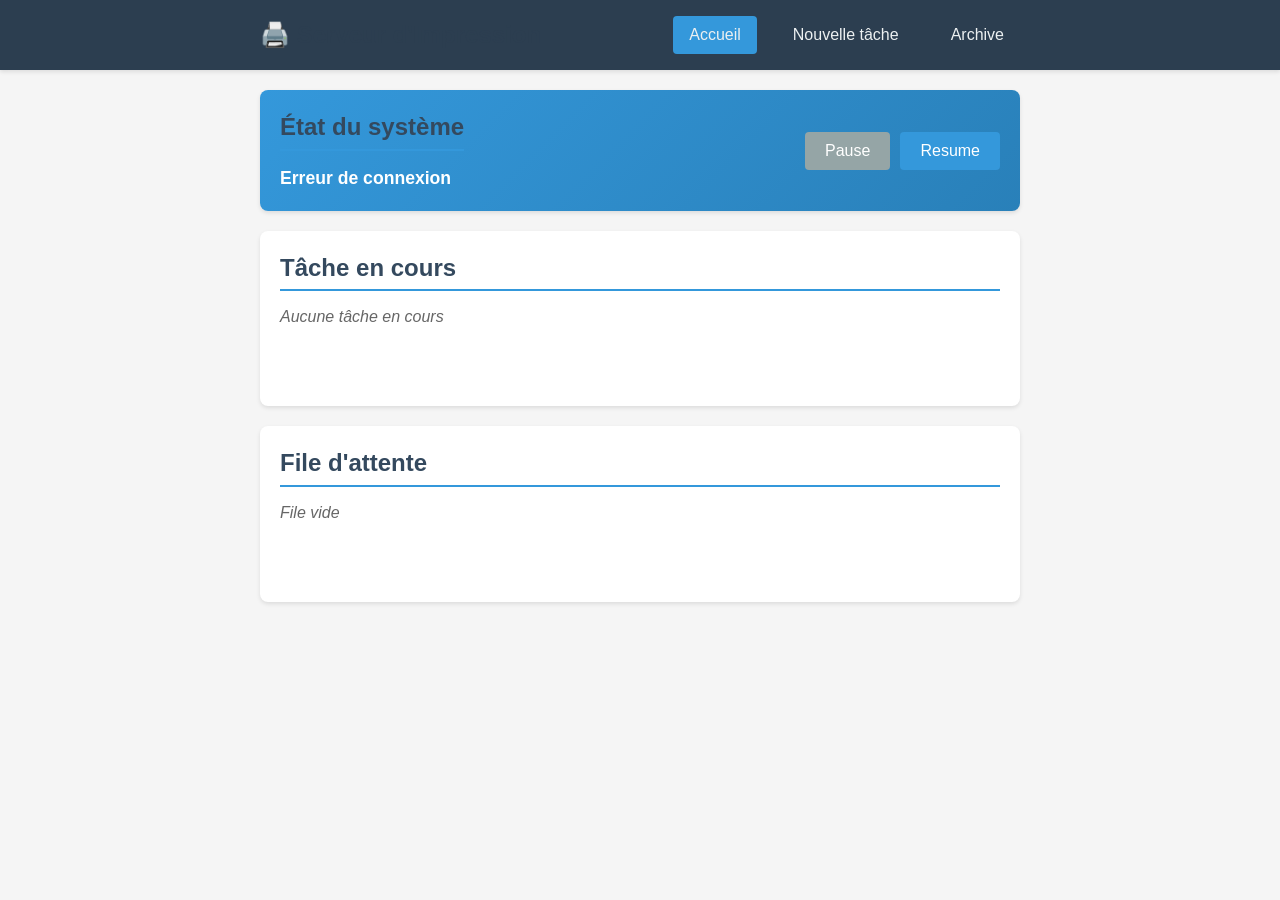
==== commit 69940eea: "pages" ====
--- a/templates/index.html
+++ b/templates/index.html
@@ -7,12 +7,24 @@
     <link rel="stylesheet" href="/static/style.css">
 </head>
 <body>
+    <!-- Navigation -->
+    <nav class="nav">
+        <div class="nav-container">
+            <h1 class="nav-title">🖨️ Serveur d'Impression</h1>
+            <div class="nav-links">
+                <a href="/" class="nav-link active">Accueil</a>
+                <a href="/new-task" class="nav-link">Nouvelle tâche</a>
+                <a href="/archive" class="nav-link">Archive</a>
+            </div>
+        </div>
+    </nav>
+
     <div class="container">
         <!-- Status -->
         <div class="section status-section">
             <div class="status-display">
                 <div class="status-left">
-                    <h1>🖨️ Serveur d'Impression</h1>
+                    <h2>État du système</h2>
                     <div id="printer-status">Chargement...</div>
                 </div>
                 <div class="status-right">
@@ -37,52 +49,6 @@
                 <p>File vide</p>
             </div>
         </div>
-
-        <!-- Create Job -->
-        <div class="section create-section">
-            <h2>Créer une tâche</h2>
-            <form id="job-form" class="simple-form">
-                <div class="form-row">
-                    <div class="form-group">
-                        <label for="files">Image:</label>
-                        <input type="file" id="files" name="files" accept="image/*" required>
-                    </div>
-                    <div class="form-group">
-                        <label for="quantity">Quantité:</label>
-                        <input type="number" id="quantity" name="quantity" value="1" min="1" required>
-                    </div>
-                    <div class="form-group">
-                        <label for="label_type">Format:</label>
-                        <select id="label_type" name="label_type" required>
-                            <option value="62">62mm</option>
-                            <option value="48">48mm</option>
-                            <option value="30">30mm</option>
-                        </select>
-                    </div>
-                </div>
-                <div class="form-row">
-                    <div class="form-group">
-                        <label for="rotate">Rotation:</label>
-                        <select id="rotate" name="rotate" required>
-                            <option value="0">0°</option>
-                            <option value="90">90°</option>
-                            <option value="180">180°</option>
-                            <option value="270">270°</option>
-                        </select>
-                    </div>
-                    <div class="form-group">
-                        <label for="cut">
-                            <input type="checkbox" id="cut" name="cut" checked> Découpe
-                        </label>
-                    </div>
-                    <div class="form-group">
-                        <button type="submit" class="btn btn-primary full-width">
-                            Créer la tâche
-                        </button>
-                    </div>
-                </div>
-            </form>
-        </div>
     </div>
 
     <!-- Message overlay -->
--- a/static/style.css
+++ b/static/style.css
@@ -1,3 +1,43 @@
+/* Navigation */
+.nav {
+    background: #2c3e50;
+    color: white;
+    padding: 1rem 0;
+    box-shadow: 0 2px 4px rgba(0,0,0,0.1);
+}
+
+.nav-container {
+    max-width: 800px;
+    margin: 0 auto;
+    padding: 0 20px;
+    display: flex;
+    justify-content: space-between;
+    align-items: center;
+}
+
+.nav-title {
+    margin: 0;
+    font-size: 1.5rem;
+    font-weight: bold;
+}
+
+.nav-links {
+    display: flex;
+    gap: 20px;
+}
+
+.nav-link {
+    color: #ecf0f1;
+    text-decoration: none;
+    padding: 8px 16px;
+    border-radius: 4px;
+    transition: background 0.2s;
+}
+
+.nav-link:hover, .nav-link.active {
+    background: #3498db;
+}
+
 * {
     margin: 0;
     padding: 0;
@@ -209,6 +249,48 @@
     padding: 2px 8px;
     border-radius: 12px;
     font-size: 0.9rem;
+}
+
+/* Archive items */
+.completed-item {
+    padding: 15px;
+    border-bottom: 1px solid #ecf0f1;
+    background: #f8f9fa;
+    border-radius: 6px;
+    margin-bottom: 10px;
+}
+
+.completed-item:last-child {
+    border-bottom: none;
+    margin-bottom: 0;
+}
+
+.completed-header {
+    display: flex;
+    justify-content: space-between;
+    align-items: center;
+    margin-bottom: 5px;
+}
+
+.status-completed {
+    background: #27ae60;
+    color: white;
+    padding: 2px 8px;
+    border-radius: 12px;
+    font-size: 0.8rem;
+    font-weight: bold;
+}
+
+.completed-details {
+    display: flex;
+    justify-content: space-between;
+    align-items: center;
+    font-size: 0.9rem;
+    color: #666;
+}
+
+.archive-list {
+    min-height: 200px;
 }
 
 /* Message overlay */
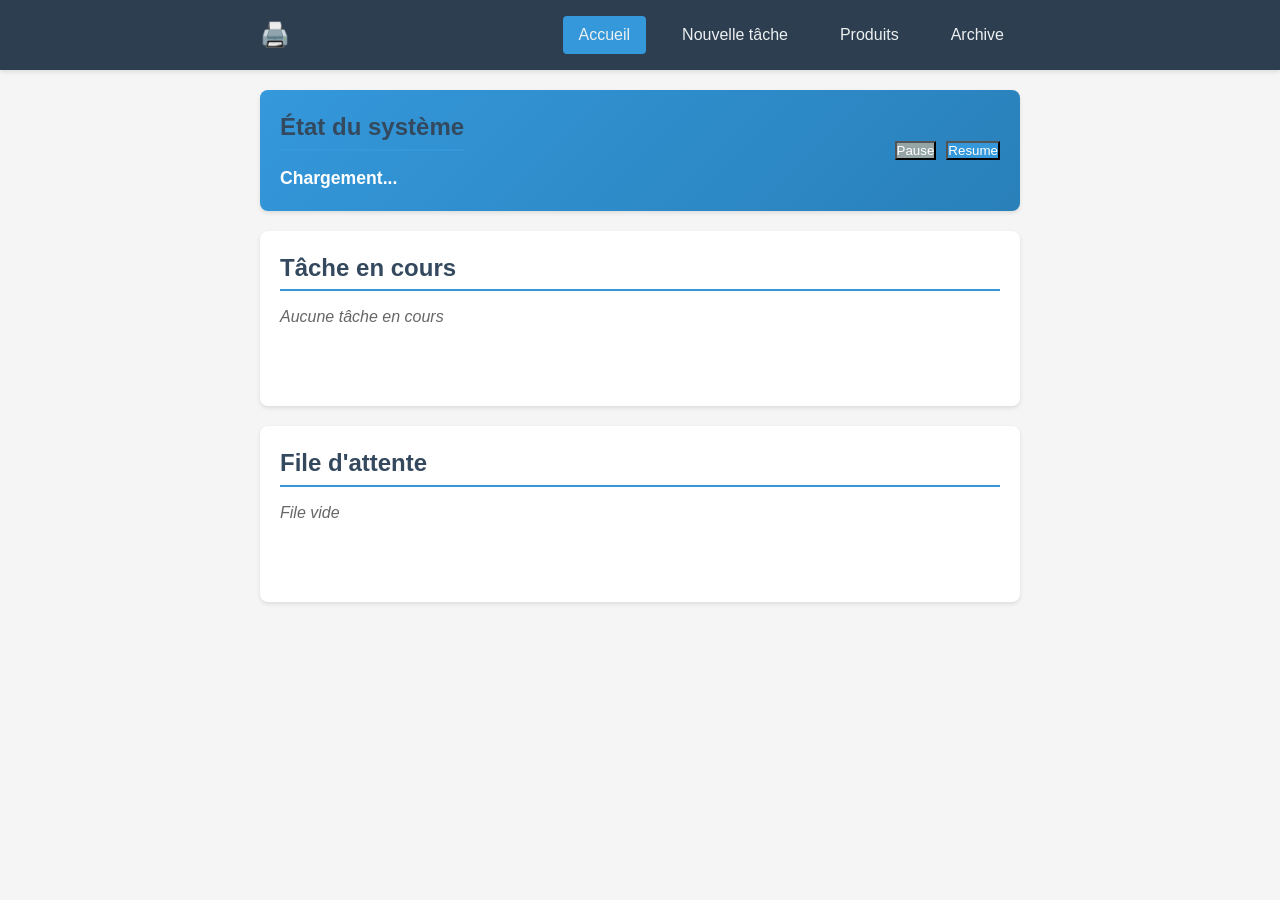
==== commit 1934959d: "products" ====
--- a/templates/index.html
+++ b/templates/index.html
@@ -14,6 +14,7 @@
             <div class="nav-links">
                 <a href="/" class="nav-link active">Accueil</a>
                 <a href="/new-task" class="nav-link">Nouvelle tâche</a>
+                <a href="/products" class="nav-link">Produits</a>
                 <a href="/archive" class="nav-link">Archive</a>
             </div>
         </div>
--- a/static/style.css
+++ b/static/style.css
@@ -168,16 +168,18 @@
     margin-right: 8px;
 }
 
-/* Buttons */
-.btn {
-    display: inline-block;
-    padding: 10px 20px;
-    border: none;
-    border-radius: 4px;
-    cursor: pointer;
-    font-size: 1rem;
-    text-decoration: none;
-    transition: background 0.2s;
+.form-hint {
+    display: block;
+    font-size: 0.8rem;
+    color: #666;
+    margin-top: 4px;
+    font-style: italic;
+}
+
+.form-group select:disabled {
+    background-color: #f8f9fa;
+    color: #6c757d;
+    cursor: not-allowed;
 }
 
 .btn-primary {
@@ -291,6 +293,101 @@
 
 .archive-list {
     min-height: 200px;
+}
+
+/* Preview Section */
+.preview-section {
+    margin-bottom: 30px;
+}
+
+.preview-section h3 {
+    font-size: 1.2rem;
+    margin-bottom: 15px;
+    color: #34495e;
+    border-bottom: 1px solid #ecf0f1;
+    padding-bottom: 5px;
+}
+
+.preview-container {
+    display: flex;
+    justify-content: center;
+    margin-bottom: 20px;
+}
+
+.preview-paper {
+    background: #f8f9fa;
+    border: 1px solid #dee2e6;
+    border-radius: 8px;
+    padding: 20px;
+    display: flex;
+    flex-direction: column;
+    align-items: center;
+    box-shadow: inset 0 1px 2px rgba(0,0,0,0.1);
+}
+
+.preview-canvas {
+    width: 400px;
+    height: 300px;
+    border: 1px solid #bdc3c7;
+    background: #f1f3f4;
+    display: flex;
+    align-items: center;
+    justify-content: center;
+    margin-bottom: 15px;
+    position: relative;
+    border-radius: 4px;
+    box-shadow: 0 2px 4px rgba(0,0,0,0.1);
+    overflow: hidden;
+}
+
+.preview-canvas::before {
+    content: '';
+    position: absolute;
+    top: 25%;
+    left: 0;
+    right: 0;
+    height: 50%;
+    background: linear-gradient(90deg,
+        rgba(140, 140, 140, 0.3) 0%,
+        rgba(160, 160, 160, 0.4) 25%,
+        rgba(140, 140, 140, 0.3) 50%,
+        rgba(160, 160, 160, 0.4) 75%,
+        rgba(140, 140, 140, 0.3) 100%);
+    border-top: 1px solid rgba(120, 120, 120, 0.5);
+    border-bottom: 1px solid rgba(120, 120, 120, 0.5);
+}
+
+.preview-placeholder {
+    color: #7f8c8d;
+    font-style: italic;
+    text-align: center;
+    padding: 20px;
+}
+
+.preview-image {
+    max-width: 100%;
+    max-height: 100%;
+    object-fit: contain;
+    border-radius: 2px;
+}
+
+.preview-info {
+    display: flex;
+    flex-direction: column;
+    align-items: center;
+    gap: 5px;
+    font-size: 0.9rem;
+    color: #555;
+}
+
+.dimension-info {
+    display: flex;
+    gap: 15px;
+}
+
+.scale-info {
+    font-weight: bold;
+    color: #2c3e50;
 }
 
 /* Message overlay */
@@ -326,6 +423,152 @@
     color: #666;
 }
 
+/* Products Grid */
+.products-grid {
+    display: grid;
+    grid-template-columns: repeat(auto-fill, minmax(300px, 1fr));
+    gap: 20px;
+    min-height: 200px;
+}
+
+.product-card {
+    background: white;
+    border: 1px solid #dee2e6;
+    border-radius: 8px;
+    padding: 15px;
+    display: flex;
+    flex-direction: column;
+    box-shadow: 0 2px 4px rgba(0,0,0,0.1);
+}
+
+.product-image {
+    width: 100%;
+    height: 150px;
+    display: flex;
+    align-items: center;
+    justify-content: center;
+    margin-bottom: 15px;
+    border: 1px solid #dee2e6;
+    border-radius: 4px;
+    overflow: hidden;
+}
+
+.product-image img {
+    max-width: 100%;
+    max-height: 100%;
+    object-fit: contain;
+}
+
+.product-info {
+    flex: 1;
+    margin-bottom: 15px;
+}
+
+.product-info h3 {
+    margin: 0 0 5px 0;
+    font-size: 1.2rem;
+    color: #2c3e50;
+}
+
+.product-format {
+    font-size: 0.9rem;
+    color: #3498db;
+    font-weight: bold;
+    margin: 5px 0;
+}
+
+.product-description {
+    font-size: 0.9rem;
+    color: #666;
+    margin: 5px 0;
+}
+
+.product-actions {
+    display: flex;
+    gap: 10px;
+}
+
+/* Task Type Selection */
+.task-type-selector {
+    margin-bottom: 30px;
+}
+
+.task-type-selector h2 {
+    margin-bottom: 20px;
+    color: #34495e;
+    border-bottom: 2px solid #3498db;
+    padding-bottom: 5px;
+}
+
+.task-type-options {
+    display: flex;
+    gap: 20px;
+    margin-bottom: 20px;
+}
+
+.task-type-option {
+    flex: 1;
+    padding: 20px;
+    border: 2px solid #dee2e6;
+    border-radius: 8px;
+    background: white;
+    text-align: center;
+    cursor: pointer;
+    transition: all 0.3s ease;
+}
+
+.task-type-option:hover {
+    border-color: #3498db;
+    background: #f8f9fa;
+}
+
+.task-type-option.selected {
+    border-color: #3498db;
+    background: #e3f2fd;
+}
+
+.task-type-option h3 {
+    margin: 0 0 10px 0;
+    color: #2c3e50;
+}
+
+.task-type-option p {
+    margin: 0;
+    color: #666;
+}
+
+/* Product Selection */
+.product-selection {
+    display: none;
+}
+
+.product-selection.show {
+    display: block;
+}
+
+/* Alert Styles */
+.alert {
+    padding: 15px;
+    border-radius: 4px;
+    margin-bottom: 20px;
+}
+
+.alert-info {
+    background: #d1ecf1;
+    border: 1px solid #bee5eb;
+    color: #0c5460;
+}
+
+/* Button variations */
+.btn-danger {
+    background: #e74c3c;
+    color: white;
+}
+
+.btn-danger:hover {
+    background: #c0392b;
+}
+
 /* Responsive */
 @media (max-width: 600px) {
     .container {
@@ -350,4 +593,35 @@
     .form-group {
         min-width: auto;
     }
-}
+
+    .preview-container {
+        margin-bottom: 15px;
+    }
+
+    .preview-paper {
+        padding: 15px;
+    }
+
+    .preview-canvas {
+        width: 280px;
+        height: 200px;
+    }
+
+    .dimension-info {
+        flex-direction: column;
+        gap: 5px;
+        text-align: center;
+    }
+
+    .products-grid {
+        grid-template-columns: 1fr;
+    }
+
+    .task-type-options {
+        flex-direction: column;
+    }
+
+    .product-actions {
+        flex-direction: column;
+    }
+}
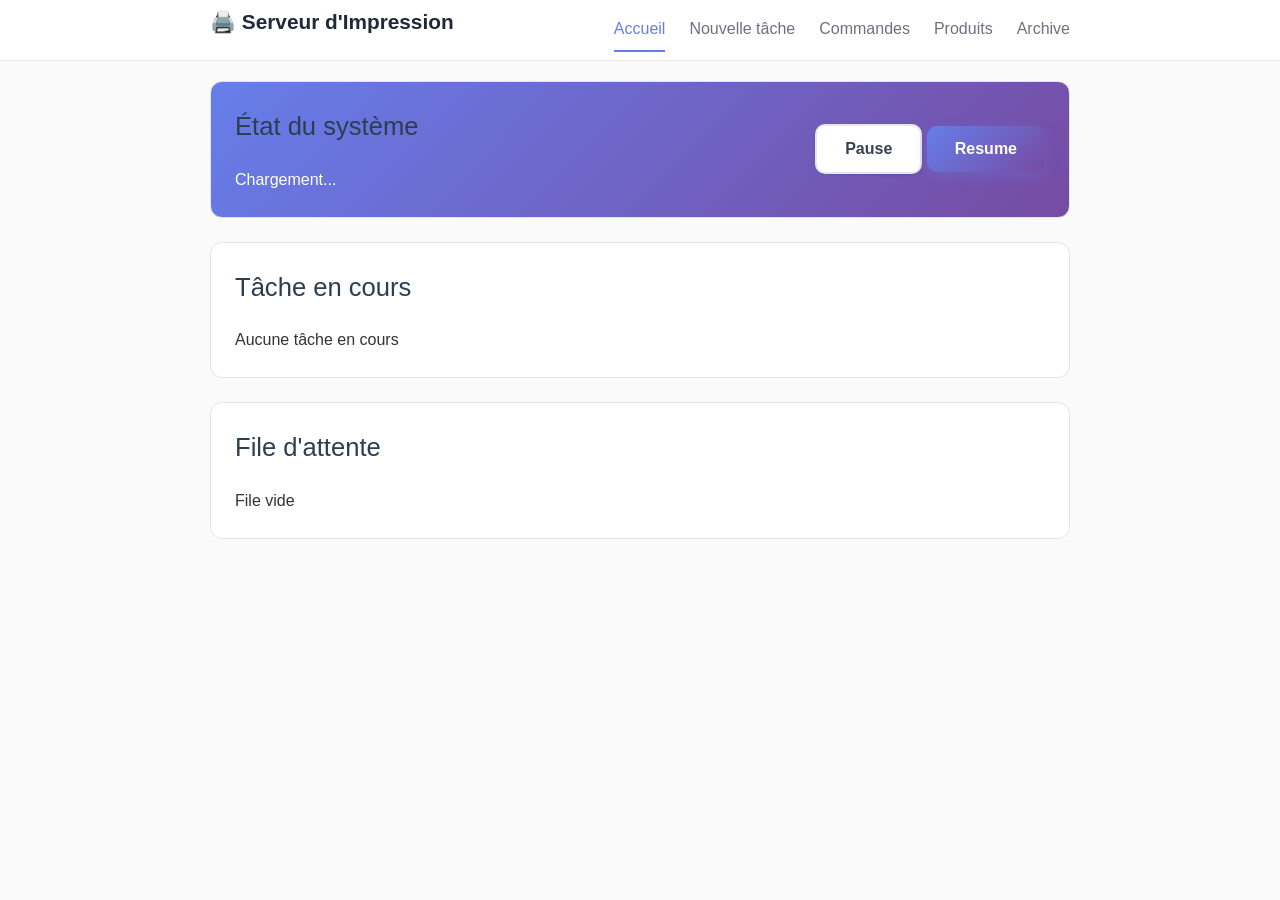
==== commit b794597d: "orders" ====
--- a/templates/index.html
+++ b/templates/index.html
@@ -14,6 +14,7 @@
             <div class="nav-links">
                 <a href="/" class="nav-link active">Accueil</a>
                 <a href="/new-task" class="nav-link">Nouvelle tâche</a>
+                <a href="/commandes" class="nav-link">Commandes</a>
                 <a href="/products" class="nav-link">Produits</a>
                 <a href="/archive" class="nav-link">Archive</a>
             </div>
--- a/static/style.css
+++ b/static/style.css
@@ -1,43 +1,4 @@
-/* Navigation */
-.nav {
-    background: #2c3e50;
-    color: white;
-    padding: 1rem 0;
-    box-shadow: 0 2px 4px rgba(0,0,0,0.1);
-}
-
-.nav-container {
-    max-width: 800px;
-    margin: 0 auto;
-    padding: 0 20px;
-    display: flex;
-    justify-content: space-between;
-    align-items: center;
-}
-
-.nav-title {
-    margin: 0;
-    font-size: 1.5rem;
-    font-weight: bold;
-}
-
-.nav-links {
-    display: flex;
-    gap: 20px;
-}
-
-.nav-link {
-    color: #ecf0f1;
-    text-decoration: none;
-    padding: 8px 16px;
-    border-radius: 4px;
-    transition: background 0.2s;
-}
-
-.nav-link:hover, .nav-link.active {
-    background: #3498db;
-}
-
+/* Base reset */
 * {
     margin: 0;
     padding: 0;
@@ -45,45 +6,89 @@
 }
 
 body {
-    font-family: Arial, sans-serif;
-    background: #f5f5f5;
+    font-family: -apple-system, BlinkMacSystemFont, 'Segoe UI', sans-serif;
+    background: #fafafa;
     color: #333;
-    line-height: 1.4;
-}
-
+    line-height: 1.6;
+}
+
+/* Layout */
 .container {
-    max-width: 800px;
+    max-width: 900px;
     margin: 0 auto;
     padding: 20px;
 }
 
 .section {
     background: white;
-    border-radius: 8px;
-    padding: 20px;
+    border-radius: 12px;
+    padding: 24px;
+    margin-bottom: 24px;
+    border: 1px solid #e1e5e9;
+}
+
+/* Typography */
+h1 {
+    font-size: 2.2rem;
+    margin-bottom: 16px;
+    font-weight: 300;
+    color: #1a1a1a;
+}
+
+h2 {
+    font-size: 1.6rem;
     margin-bottom: 20px;
-    box-shadow: 0 2px 4px rgba(0,0,0,0.1);
-}
-
-h1 {
-    font-size: 2rem;
-    margin-bottom: 10px;
+    font-weight: 400;
     color: #2c3e50;
-}
-
-h2 {
-    font-size: 1.5rem;
-    margin-bottom: 15px;
-    color: #34495e;
-    border-bottom: 2px solid #3498db;
-    padding-bottom: 5px;
-}
-
-/* Status Section */
+    border-bottom: none;
+    padding-bottom: 0;
+}
+
+/* Navigation */
+.nav {
+    background: white;
+    border-bottom: 1px solid #e5e7eb;
+}
+
+.nav-container {
+    max-width: 900px;
+    margin: 0 auto;
+    padding: 0 20px;
+    display: flex;
+    justify-content: space-between;
+    align-items: center;
+    height: 60px;
+}
+
+.nav-title {
+    color: #1f2937;
+    font-size: 1.3rem;
+    font-weight: 600;
+}
+
+.nav-links {
+    display: flex;
+    gap: 24px;
+}
+
+.nav-link {
+    color: #6b7280;
+    text-decoration: none;
+    font-weight: 500;
+    padding: 8px 0;
+    border-bottom: 2px solid transparent;
+    transition: all 0.2s;
+}
+
+.nav-link:hover, .nav-link.active {
+    color: #667eea;
+    border-bottom-color: #667eea;
+}
+
+/* Status section for dashboard */
 .status-section {
-    background: linear-gradient(135deg, #3498db, #2980b9);
+    background: linear-gradient(135deg, #667eea 0%, #764ba2 100%);
     color: white;
-    border: none;
 }
 
 .status-display {
@@ -92,302 +97,213 @@
     align-items: center;
 }
 
-.status-left h1 {
-    font-size: 1.8rem;
-}
-
 #printer-status {
-    font-weight: bold;
-    font-size: 1.1rem;
-    margin-top: 5px;
-}
-
-.status-right {
-    display: flex;
-    gap: 10px;
-}
-
-/* Job Display */
-.job-display, .queue-list {
-    min-height: 80px;
-}
-
-.job-display p, .queue-list p {
-    color: #666;
-    font-style: italic;
-}
-
-/* Form Styles */
-.simple-form {
-    max-width: none;
-}
-
+    font-weight: 500;
+}
+
+/* Form styles */
 .form-row {
     display: flex;
-    gap: 15px;
-    margin-bottom: 15px;
+    gap: 20px;
+    margin-bottom: 24px;
     flex-wrap: wrap;
 }
 
 .form-group {
     flex: 1;
-    min-width: 180px;
+    min-width: 220px;
 }
 
 .form-group label {
     display: block;
-    margin-bottom: 5px;
-    font-weight: bold;
-    color: #555;
-}
-
-.form-group input[type="file"] {
-    width: 100%;
-    padding: 8px;
-    border: 1px solid #ddd;
-    border-radius: 4px;
-}
-
-.form-group input[type="number"] {
-    width: 100%;
-    padding: 8px;
-    border: 1px solid #ddd;
-    border-radius: 4px;
-    font-size: 1rem;
-}
-
+    margin-bottom: 10px;
+    font-weight: 600;
+    font-size: 0.95rem;
+    color: #1f2937;
+    letter-spacing: 0.025em;
+}
+
+.form-group input[type="text"],
+.form-group input[type="number"],
+.form-group input[type="file"],
 .form-group select {
     width: 100%;
-    padding: 8px;
-    border: 1px solid #ddd;
-    border-radius: 4px;
+    padding: 14px 16px;
+    border: 2px solid #e5e7eb;
+    border-radius: 10px;
     font-size: 1rem;
-}
-
-.form-group input[type="checkbox"] {
-    margin-right: 8px;
+    background: #ffffff;
+    transition: all 0.2s ease;
+    box-sizing: border-box;
+}
+
+.form-group input[type="text"]:focus,
+.form-group input[type="number"]:focus,
+.form-group select:focus {
+    border-color: #667eea;
+    box-shadow: 0 0 0 3px rgba(102, 126, 234, 0.1);
+    outline: none;
+}
+
+.form-group input[type="file"] {
+    padding: 10px;
+    background: #f9fafb;
+    border-style: dashed;
+    cursor: pointer;
+}
+
+.form-group input[type="file"]:hover {
+    background: #f3f4f6;
 }
 
 .form-hint {
     display: block;
-    font-size: 0.8rem;
-    color: #666;
-    margin-top: 4px;
-    font-style: italic;
-}
-
-.form-group select:disabled {
-    background-color: #f8f9fa;
-    color: #6c757d;
-    cursor: not-allowed;
+    font-size: 0.85rem;
+    color: #6b7280;
+    margin-top: 6px;
+    font-weight: 400;
+}
+
+.form-group input[type="checkbox"] {
+    width: auto;
+    margin-right: 10px;
+    accent-color: #667eea;
+}
+
+.checkbox-label {
+    display: flex;
+    align-items: center;
+    font-weight: 400;
+    color: #374151;
+    cursor: pointer;
+}
+
+/* Buttons */
+.btn {
+    display: inline-flex;
+    align-items: center;
+    justify-content: center;
+    padding: 14px 28px;
+    border: none;
+    border-radius: 10px;
+    font-size: 1rem;
+    font-weight: 600;
+    text-decoration: none;
+    cursor: pointer;
+    transition: all 0.2s ease;
+    box-shadow: 0 1px 3px rgba(0, 0, 0, 0.1);
+}
+
+.btn:hover {
+    transform: translateY(-1px);
+    box-shadow: 0 4px 12px rgba(0, 0, 0, 0.15);
+}
+
+.btn:active {
+    transform: translateY(0);
 }
 
 .btn-primary {
-    background: #3498db;
+    background: linear-gradient(135deg, #667eea 0%, #764ba2 100%);
     color: white;
+    box-shadow: 0 4px 14px 0 rgba(102, 126, 234, 0.3);
 }
 
 .btn-primary:hover {
-    background: #2980b9;
+    background: linear-gradient(135deg, #5a67d8 0%, #6b46c1 100%);
 }
 
 .btn-secondary {
-    background: #95a5a6;
+    background: #ffffff;
+    color: #374151;
+    border: 2px solid #e5e7eb;
+}
+
+.btn-secondary:hover {
+    background: #f9fafb;
+    border-color: #d1d5db;
+}
+
+.btn-danger {
+    background: #ef4444;
     color: white;
-}
-
-.btn-secondary:hover {
-    background: #7f8c8d;
-}
-
-.btn:disabled {
-    background: #bdc3c7;
-    cursor: not-allowed;
+    box-shadow: 0 4px 14px 0 rgba(239, 68, 68, 0.3);
+}
+
+.btn-danger:hover {
+    background: #dc2626;
 }
 
 .full-width {
     width: 100%;
-    margin-top: 20px;
-}
-
-/* Progress Bar */
+}
+
+/* Button groups */
+.product-actions {
+    display: flex;
+    gap: 12px;
+    margin-top: 16px;
+}
+
+.btn-card {
+    flex: 1;
+    padding: 12px 20px;
+    font-size: 0.95rem;
+}
+
+/* Progress bars for queues */
 progress {
     width: 100%;
-    height: 20px;
-    border-radius: 10px;
-    background: #ecf0f1;
+    height: 8px;
+    border-radius: 4px;
+    border: none;
 }
 
 progress::-webkit-progress-bar {
-    background: #ecf0f1;
-    border-radius: 10px;
+    background: #e5e7eb;
+    border-radius: 4px;
 }
 
 progress::-webkit-progress-value {
-    background: #27ae60;
-    border-radius: 10px;
-}
-
-/* Queue items */
-.queue-item {
-    padding: 10px;
-    border-bottom: 1px solid #ecf0f1;
-    display: flex;
-    justify-content: space-between;
-    align-items: center;
-}
-
-.queue-item:last-child {
-    border-bottom: none;
-}
-
-.queue-item .info {
-    flex: 1;
-}
-
-.queue-item .quantity {
-    background: #3498db;
-    color: white;
-    padding: 2px 8px;
-    border-radius: 12px;
-    font-size: 0.9rem;
-}
-
-/* Archive items */
+    background: #10b981;
+    border-radius: 4px;
+}
+
+progress::-moz-progress-bar {
+    background: #10b981;
+    border-radius: 4px;
+}
+
+/* Queue and archive items */
+.queue-item,
 .completed-item {
-    padding: 15px;
-    border-bottom: 1px solid #ecf0f1;
-    background: #f8f9fa;
-    border-radius: 6px;
-    margin-bottom: 10px;
-}
-
+    padding: 16px;
+    border-bottom: 1px solid #e5e7eb;
+}
+
+.queue-item:last-child,
 .completed-item:last-child {
     border-bottom: none;
-    margin-bottom: 0;
-}
-
-.completed-header {
-    display: flex;
-    justify-content: space-between;
-    align-items: center;
-    margin-bottom: 5px;
-}
-
+}
+
+.completed-item {
+    background: #f9fafb;
+    border-radius: 8px;
+    margin-bottom: 12px;
+}
+
+.quantity,
 .status-completed {
-    background: #27ae60;
+    background: #3b82f6;
     color: white;
-    padding: 2px 8px;
+    padding: 4px 8px;
     border-radius: 12px;
-    font-size: 0.8rem;
-    font-weight: bold;
-}
-
-.completed-details {
-    display: flex;
-    justify-content: space-between;
-    align-items: center;
-    font-size: 0.9rem;
-    color: #666;
-}
-
-.archive-list {
-    min-height: 200px;
-}
-
-/* Preview Section */
-.preview-section {
-    margin-bottom: 30px;
-}
-
-.preview-section h3 {
-    font-size: 1.2rem;
-    margin-bottom: 15px;
-    color: #34495e;
-    border-bottom: 1px solid #ecf0f1;
-    padding-bottom: 5px;
-}
-
-.preview-container {
-    display: flex;
-    justify-content: center;
-    margin-bottom: 20px;
-}
-
-.preview-paper {
-    background: #f8f9fa;
-    border: 1px solid #dee2e6;
-    border-radius: 8px;
-    padding: 20px;
-    display: flex;
-    flex-direction: column;
-    align-items: center;
-    box-shadow: inset 0 1px 2px rgba(0,0,0,0.1);
-}
-
-.preview-canvas {
-    width: 400px;
-    height: 300px;
-    border: 1px solid #bdc3c7;
-    background: #f1f3f4;
-    display: flex;
-    align-items: center;
-    justify-content: center;
-    margin-bottom: 15px;
-    position: relative;
-    border-radius: 4px;
-    box-shadow: 0 2px 4px rgba(0,0,0,0.1);
-    overflow: hidden;
-}
-
-.preview-canvas::before {
-    content: '';
-    position: absolute;
-    top: 25%;
-    left: 0;
-    right: 0;
-    height: 50%;
-    background: linear-gradient(90deg,
-        rgba(140, 140, 140, 0.3) 0%,
-        rgba(160, 160, 160, 0.4) 25%,
-        rgba(140, 140, 140, 0.3) 50%,
-        rgba(160, 160, 160, 0.4) 75%,
-        rgba(140, 140, 140, 0.3) 100%);
-    border-top: 1px solid rgba(120, 120, 120, 0.5);
-    border-bottom: 1px solid rgba(120, 120, 120, 0.5);
-}
-
-.preview-placeholder {
-    color: #7f8c8d;
-    font-style: italic;
-    text-align: center;
-    padding: 20px;
-}
-
-.preview-image {
-    max-width: 100%;
-    max-height: 100%;
-    object-fit: contain;
-    border-radius: 2px;
-}
-
-.preview-info {
-    display: flex;
-    flex-direction: column;
-    align-items: center;
-    gap: 5px;
-    font-size: 0.9rem;
-    color: #555;
-}
-
-.dimension-info {
-    display: flex;
-    gap: 15px;
-}
-
-.scale-info {
-    font-weight: bold;
-    color: #2c3e50;
+    font-size: 0.75rem;
+    font-weight: 600;
+}
+
+.status-completed {
+    background: #10b981;
 }
 
 /* Message overlay */
@@ -397,7 +313,7 @@
     left: 0;
     right: 0;
     bottom: 0;
-    background: rgba(0, 0, 0, 0.5);
+    background: rgba(0, 0, 0, 0.6);
     display: flex;
     align-items: center;
     justify-content: center;
@@ -406,50 +322,51 @@
 
 .message-content {
     background: white;
-    border-radius: 8px;
-    padding: 25px;
-    max-width: 300px;
+    border-radius: 12px;
+    padding: 32px;
+    max-width: 400px;
     text-align: center;
-    box-shadow: 0 4px 20px rgba(0,0,0,0.3);
+    box-shadow: 0 20px 25px -5px rgba(0, 0, 0, 0.1);
 }
 
 .message-content h3 {
-    margin-bottom: 10px;
-    color: #2c3e50;
+    margin-bottom: 12px;
+    color: #1f2937;
 }
 
 .message-content p {
-    margin-bottom: 20px;
-    color: #666;
-}
-
-/* Products Grid */
+    margin-bottom: 24px;
+    color: #6b7280;
+}
+
+/* Products grid */
 .products-grid {
     display: grid;
-    grid-template-columns: repeat(auto-fill, minmax(300px, 1fr));
+    grid-template-columns: repeat(auto-fill, minmax(280px, 1fr));
     gap: 20px;
-    min-height: 200px;
 }
 
 .product-card {
     background: white;
-    border: 1px solid #dee2e6;
+    border: 1px solid #e5e7eb;
     border-radius: 8px;
-    padding: 15px;
-    display: flex;
-    flex-direction: column;
-    box-shadow: 0 2px 4px rgba(0,0,0,0.1);
+    padding: 20px;
+    transition: box-shadow 0.2s;
+}
+
+.product-card:hover {
+    box-shadow: 0 4px 12px rgba(0, 0, 0, 0.1);
 }
 
 .product-image {
     width: 100%;
-    height: 150px;
+    height: 120px;
+    background: #f9fafb;
+    border-radius: 6px;
+    margin-bottom: 16px;
     display: flex;
     align-items: center;
     justify-content: center;
-    margin-bottom: 15px;
-    border: 1px solid #dee2e6;
-    border-radius: 4px;
     overflow: hidden;
 }
 
@@ -459,114 +376,136 @@
     object-fit: contain;
 }
 
-.product-info {
+.product-image img[src=""],
+.product-image img[style*="display: none"] {
+    display: none;
+}
+
+.product-info h3 {
+    font-size: 1.2rem;
+    font-weight: 600;
+    margin-bottom: 4px;
+    color: #1f2937;
+}
+
+.product-format {
+    color: #667eea;
+    font-weight: 500;
+    margin-bottom: 8px;
+}
+
+.product-description {
+    color: #6b7280;
+    font-size: 0.9rem;
+}
+
+.product-actions {
+    margin-top: 16px;
+    display: flex;
+    gap: 8px;
+}
+
+/* Animations Vue-like */
+@keyframes fade-in {
+    from {
+        opacity: 0;
+        transform: translateY(10px);
+    }
+    to {
+        opacity: 1;
+        transform: translateY(0);
+    }
+}
+
+.fade-in {
+    animation: fade-in 0.3s ease-out;
+}
+
+@keyframes slide-in {
+    from {
+        opacity: 0;
+        transform: translateX(-20px);
+    }
+    to {
+        opacity: 1;
+        transform: translateX(0);
+    }
+}
+
+.btn-transition {
+    transition: all 0.2s cubic-bezier(0.4, 0, 0.2, 1);
+}
+
+/* Product preview in task creation */
+.product-preview-card {
+    display: flex;
+    align-items: center;
+    gap: 12px;
+    padding: 16px;
+    background: linear-gradient(135deg, #f9fafb 0%, #f3f4f6 100%);
+    border-radius: 12px;
+    border: 2px solid #e5e7eb;
+    box-shadow: 0 2px 8px rgba(0,0,0,0.1);
+    transition: all 0.3s ease;
+}
+
+.product-preview-card:hover {
+    transform: translateY(-2px);
+    box-shadow: 0 4px 16px rgba(0,0,0,0.15);
+    border-color: #667eea;
+}
+
+.product-preview-image {
+    flex-shrink: 0;
+    width: 120px;
+    height: 120px;
+    display: flex;
+    align-items: center;
+    justify-content: center;
+    background: #f9fafb;
+    border-radius: 8px;
+    border: 1px solid #e5e7eb;
+    overflow: hidden;
+    position: relative;
+}
+
+.product-preview-image img {
+    max-width: 100%;
+    max-height: 100%;
+    object-fit: contain;
+    transition: transform 0.3s ease;
+}
+
+/* S'assurer que les images tournées tiennent dans leur conteneur */
+.product-preview-image img[style*="rotate(90deg)"],
+.product-preview-image img[style*="rotate(270deg)"],
+.product-preview-image img[style*="rotate(-90deg)"],
+.product-preview-image img[style*="rotate(-270deg)"] {
+    max-width: 80px;
+    max-height: 80px;
+}
+
+.product-preview-info h4 {
+    margin: 0 0 4px 0;
+    font-size: 1.1rem;
+    font-weight: 600;
+    color: #1f2937;
+}
+
+.product-preview-info p {
+    margin: 0 0 4px 0;
+    font-size: 0.9rem;
+    color: #6b7280;
+}
+
+.product-preview-info .small-text {
+    font-size: 0.8rem;
+    color: #9ca3af;
+}
+
+.product-preview-full {
+    width: 100%;
     flex: 1;
-    margin-bottom: 15px;
-}
-
-.product-info h3 {
-    margin: 0 0 5px 0;
-    font-size: 1.2rem;
-    color: #2c3e50;
-}
-
-.product-format {
-    font-size: 0.9rem;
-    color: #3498db;
-    font-weight: bold;
-    margin: 5px 0;
-}
-
-.product-description {
-    font-size: 0.9rem;
-    color: #666;
-    margin: 5px 0;
-}
-
-.product-actions {
-    display: flex;
-    gap: 10px;
-}
-
-/* Task Type Selection */
-.task-type-selector {
-    margin-bottom: 30px;
-}
-
-.task-type-selector h2 {
-    margin-bottom: 20px;
-    color: #34495e;
-    border-bottom: 2px solid #3498db;
-    padding-bottom: 5px;
-}
-
-.task-type-options {
-    display: flex;
-    gap: 20px;
-    margin-bottom: 20px;
-}
-
-.task-type-option {
-    flex: 1;
-    padding: 20px;
-    border: 2px solid #dee2e6;
-    border-radius: 8px;
-    background: white;
-    text-align: center;
-    cursor: pointer;
-    transition: all 0.3s ease;
-}
-
-.task-type-option:hover {
-    border-color: #3498db;
-    background: #f8f9fa;
-}
-
-.task-type-option.selected {
-    border-color: #3498db;
-    background: #e3f2fd;
-}
-
-.task-type-option h3 {
-    margin: 0 0 10px 0;
-    color: #2c3e50;
-}
-
-.task-type-option p {
-    margin: 0;
-    color: #666;
-}
-
-/* Product Selection */
-.product-selection {
-    display: none;
-}
-
-.product-selection.show {
-    display: block;
-}
-
-/* Alert Styles */
-.alert {
-    padding: 15px;
-    border-radius: 4px;
-    margin-bottom: 20px;
-}
-
-.alert-info {
-    background: #d1ecf1;
-    border: 1px solid #bee5eb;
-    color: #0c5460;
-}
-
-/* Button variations */
-.btn-danger {
-    background: #e74c3c;
-    color: white;
-}
-
-.btn-danger:hover {
-    background: #c0392b;
 }
 
 /* Responsive */
@@ -621,7 +560,394 @@
         flex-direction: column;
     }
 
-    .product-actions {
+.product-actions {
         flex-direction: column;
     }
 }
+
+/* === COMMANDES (ORDERS) STYLES === */
+
+/* Command list */
+.commands-list {
+    display: flex;
+    flex-direction: column;
+    gap: 16px;
+}
+
+.command-card {
+    background: white;
+    border: 1px solid #e5e7eb;
+    border-radius: 12px;
+    padding: 20px;
+    transition: all 0.2s ease;
+    box-shadow: 0 1px 3px rgba(0, 0, 0, 0.1);
+}
+
+.command-card:hover {
+    box-shadow: 0 4px 12px rgba(0, 0, 0, 0.15);
+    border-color: #667eea;
+}
+
+.command-header {
+    display: flex;
+    justify-content: space-between;
+    align-items: center;
+    margin-bottom: 12px;
+}
+
+.command-header h4 {
+    margin: 0;
+    font-size: 1.1rem;
+    font-weight: 600;
+    color: #1f2937;
+}
+
+.command-status {
+    padding: 4px 12px;
+    border-radius: 20px;
+    font-size: 0.75rem;
+    font-weight: 600;
+    text-transform: uppercase;
+}
+
+.status-pending { background: #fef3c7; color: #d97706; }
+.status-processing { background: #dbeafe; color: #2563eb; }
+.status-done { background: #d1fae5; color: #065f46; }
+.status-error { background: #fee2e2; color: #dc2626; }
+
+.command-info {
+    margin-bottom: 16px;
+}
+
+.command-info p {
+    margin: 4px 0;
+    color: #6b7280;
+    font-size: 0.9rem;
+}
+
+.command-info strong {
+    color: #374151;
+}
+
+.command-actions {
+    display: flex;
+    gap: 8px;
+}
+
+/* Modal styles */
+.modal {
+    display: none;
+    position: fixed;
+    z-index: 1000;
+    left: 0;
+    top: 0;
+    width: 100%;
+    height: 100%;
+    background-color: rgba(0, 0, 0, 0.6);
+    animation: fade-in 0.3s ease-out;
+}
+
+.modal-content {
+    background-color: #fff;
+    margin: 5% auto;
+    border-radius: 12px;
+    box-shadow: 0 20px 25px -5px rgba(0, 0, 0, 0.1);
+    max-width: 800px;
+    animation: slide-in 0.3s ease-out;
+}
+
+.large-modal {
+    max-width: 900px;
+}
+
+.modal-header {
+    padding: 24px 32px 16px;
+    border-bottom: 1px solid #e5e7eb;
+    display: flex;
+    justify-content: space-between;
+    align-items: center;
+}
+
+.modal-header h3 {
+    margin: 0;
+    font-size: 1.3rem;
+    font-weight: 600;
+    color: #1f2937;
+}
+
+.modal-close {
+    font-size: 28px;
+    font-weight: bold;
+    color: #6b7280;
+    cursor: pointer;
+    line-height: 1;
+}
+
+.modal-close:hover {
+    color: #374151;
+}
+
+.modal-body {
+    padding: 24px 32px;
+    max-height: 60vh;
+    overflow-y: auto;
+}
+
+.modal-footer {
+    padding: 16px 32px 24px;
+    border-top: 1px solid #e5e7eb;
+    display: flex;
+    justify-content: flex-end;
+    gap: 12px;
+}
+
+/* Form sections */
+.form-section {
+    margin-bottom: 32px;
+}
+
+.form-section h4 {
+    font-size: 1rem;
+    font-weight: 600;
+    color: #374151;
+    margin-bottom: 16px;
+    padding-bottom: 8px;
+    border-bottom: 1px solid #f3f4f6;
+}
+
+/* Search container */
+.search-container {
+    position: relative;
+}
+
+.search-results {
+    position: absolute;
+    top: 100%;
+    left: 0;
+    right: 0;
+    background: white;
+    border: 1px solid #e5e7eb;
+    border-radius: 8px;
+    box-shadow: 0 4px 12px rgba(0, 0, 0, 0.1);
+    max-height: 300px;
+    overflow-y: auto;
+    z-index: 1000;
+}
+
+.search-result {
+    padding: 12px 16px;
+    display: flex;
+    align-items: center;
+    gap: 12px;
+    cursor: pointer;
+    border-bottom: 1px solid #f3f4f6;
+    transition: background-color 0.2s;
+}
+
+.search-result:hover {
+    background-color: #f9fafb;
+}
+
+.search-result:last-child {
+    border-bottom: none;
+}
+
+.search-result-image {
+    width: 50px;
+    height: 50px;
+    background: #f9fafb;
+    border-radius: 6px;
+    display: flex;
+    align-items: center;
+    justify-content: center;
+    overflow: hidden;
+    flex-shrink: 0;
+}
+
+.search-result-image img {
+    max-width: 100%;
+    max-height: 100%;
+    object-fit: contain;
+}
+
+.search-result-info {
+    flex: 1;
+}
+
+.search-result-name {
+    font-weight: 600;
+    color: #1f2937;
+    margin-bottom: 2px;
+}
+
+.search-result-details {
+    font-size: 0.8rem;
+    color: #667eea;
+    margin-bottom: 2px;
+}
+
+.search-result-desc {
+    font-size: 0.8rem;
+    color: #6b7280;
+}
+
+/* Command products list */
+.command-products {
+    margin-top: 16px;
+}
+
+.command-product-item {
+    display: flex;
+    align-items: center;
+    gap: 16px;
+    padding: 16px;
+    background: #f9fafb;
+    border-radius: 8px;
+    margin-bottom: 12px;
+    border: 1px solid #e5e7eb;
+}
+
+.command-product-image {
+    width: 60px;
+    height: 60px;
+    background: white;
+    border-radius: 6px;
+    display: flex;
+    align-items: center;
+    justify-content: center;
+    overflow: hidden;
+    border: 1px solid #e5e7eb;
+    flex-shrink: 0;
+}
+
+.command-product-image img {
+    max-width: 100%;
+    max-height: 100%;
+    object-fit: contain;
+}
+
+.command-product-info {
+    flex: 1;
+}
+
+.command-product-info h4 {
+    margin: 0 0 4px 0;
+    font-size: 1rem;
+    font-weight: 600;
+    color: #1f2937;
+}
+
+.command-product-info p {
+    margin: 2px 0;
+    font-size: 0.85rem;
+    color: #6b7280;
+}
+
+.command-product-controls {
+    display: flex;
+    flex-direction: column;
+    align-items: center;
+    gap: 8px;
+}
+
+/* Quantity control */
+.quantity-control {
+    display: flex;
+    align-items: center;
+    gap: 8px;
+    background: white;
+    border-radius: 6px;
+    padding: 4px;
+    border: 1px solid #e5e7eb;
+}
+
+.qty-btn {
+    width: 32px;
+    height: 32px;
+    padding: 0;
+    font-size: 16px;
+    font-weight: bold;
+    background: #f3f4f6;
+    border: 1px solid #e5e7eb;
+    color: #374151;
+    cursor: pointer;
+    display: flex;
+    align-items: center;
+    justify-content: center;
+    border-radius: 4px;
+}
+
+.qty-btn:hover {
+    background: #e5e7eb;
+}
+
+.quantity-control input {
+    width: 60px;
+    padding: 4px 8px;
+    border: 1px solid #e5e7eb;
+    border-radius: 4px;
+    text-align: center;
+    font-size: 0.9rem;
+}
+
+/* Small buttons */
+.btn-small {
+    padding: 8px 16px;
+    font-size: 0.85rem;
+}
+
+/* No products message */
+.no-products {
+    text-align: center;
+    color: #9ca3af;
+    font-style: italic;
+    padding: 20px;
+}
+
+/* Full width form groups */
+.full-width {
+    width: 100%;
+}
+
+/* Responsive commandes styles */
+@media (max-width: 768px) {
+    .modal-content {
+        margin: 10px;
+        max-width: none;
+    }
+
+    .modal-header,
+    .modal-body,
+    .modal-footer {
+        padding-left: 20px;
+        padding-right: 20px;
+    }
+
+    .command-header {
+        flex-direction: column;
+        align-items: flex-start;
+        gap: 8px;
+    }
+
+    .command-product-item {
+        flex-direction: column;
+        align-items: flex-start;
+        gap: 12px;
+    }
+
+    .command-product-controls {
+        flex-direction: row;
+        width: 100%;
+        justify-content: space-between;
+    }
+
+    .search-result {
+        padding: 8px 12px;
+        gap: 8px;
+    }
+
+    .search-result-image {
+        width: 40px;
+        height: 40px;
+    }
+}
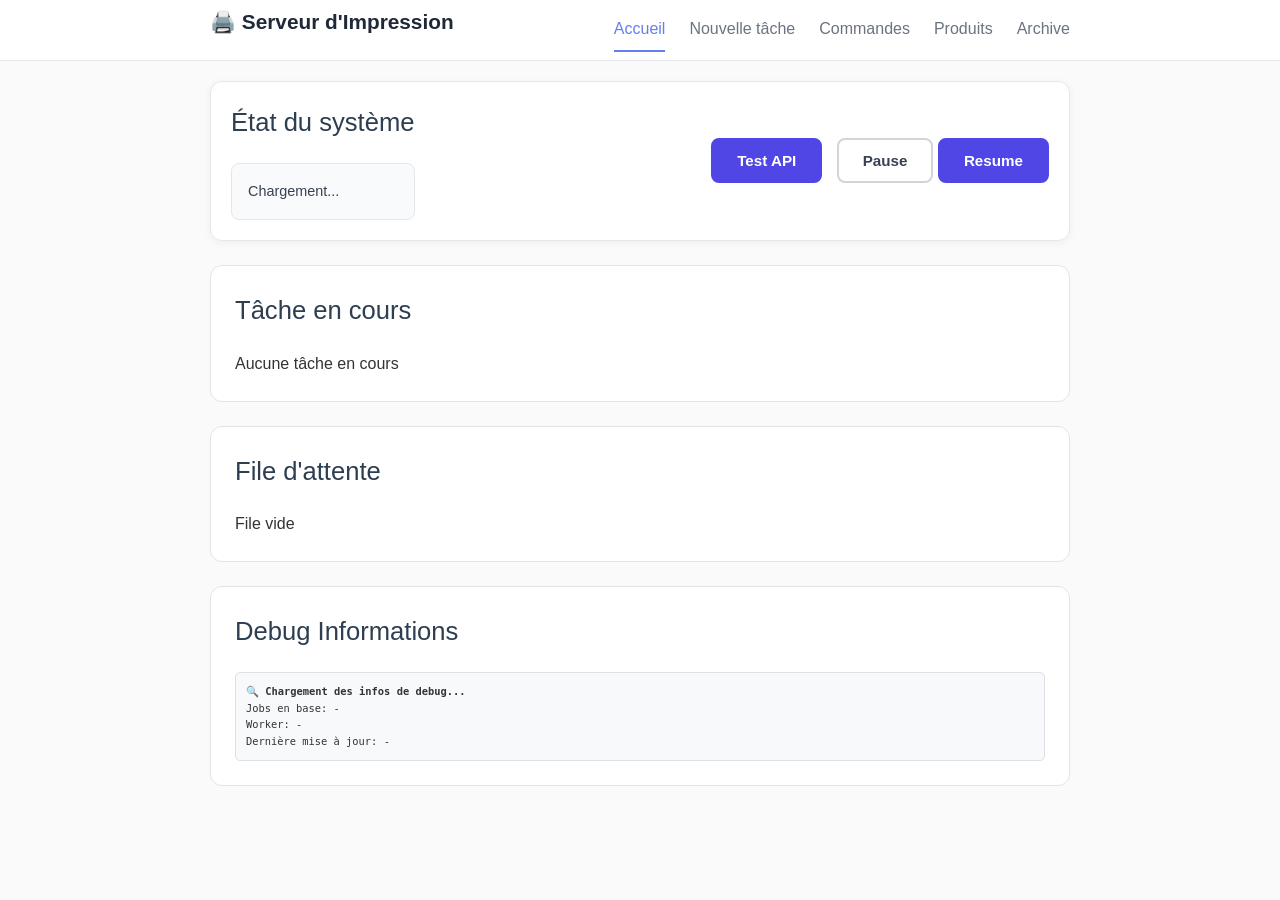
==== commit 81bf44f3: "Front Uses CUPS" ====
--- a/templates/index.html
+++ b/templates/index.html
@@ -30,6 +30,7 @@
                     <div id="printer-status">Chargement...</div>
                 </div>
                 <div class="status-right">
+                    <button id="test-api-btn" class="btn btn-primary" style="margin-right: 10px;">Test API</button>
                     <button id="pause-btn" class="btn btn-secondary">Pause</button>
                     <button id="resume-btn" class="btn btn-primary">Resume</button>
                 </div>
@@ -51,6 +52,17 @@
                 <p>File vide</p>
             </div>
         </div>
+
+        <!-- Debug Section -->
+        <div class="section debug-section">
+            <h2>Debug Informations</h2>
+            <div id="debug-info" style="font-family: monospace; font-size: 0.8em; background: #f8f9fa; padding: 10px; border-radius: 5px; border: 1px solid #dee2e6;">
+                <div><strong>🔍 Chargement des infos de debug...</strong></div>
+                <div id="debug-jobs-count">Jobs en base: -</div>
+                <div id="debug-worker-status">Worker: -</div>
+                <div id="debug-last-update">Dernière mise à jour: -</div>
+            </div>
+        </div>
     </div>
 
     <!-- Message overlay -->
--- a/static/style.css
+++ b/static/style.css
@@ -87,18 +87,179 @@
 
 /* Status section for dashboard */
 .status-section {
-    background: linear-gradient(135deg, #667eea 0%, #764ba2 100%);
-    color: white;
+    background: #ffffff;
+    border: 1px solid #e5e7eb;
+    border-radius: 12px;
+    padding: 20px;
+    box-shadow: 0 2px 8px rgba(0, 0, 0, 0.05);
 }
 
 .status-display {
     display: flex;
     justify-content: space-between;
     align-items: center;
+    gap: 16px;
 }
 
 #printer-status {
+    background: #f9fafb;
+    border: 1px solid #e5e7eb;
+    border-radius: 8px;
+    padding: 16px;
+    width: 100%;
+    max-width: 480px;
+    font-size: 0.9rem;
+    color: #374151;
+    display: flex;
+    flex-direction: column;
+    gap: 6px;
+}
+
+/* Enhanced status display styling */
+#printer-status div:first-child {
+    font-size: 1.1rem;
+    font-weight: 700;
+    letter-spacing: 0.025em;
+}
+
+#printer-status div:nth-child(2) {
     font-weight: 500;
+    color: #374151;
+    margin-bottom: 8px;
+}
+
+#printer-status div:nth-child(3) {
+    display: flex;
+    flex-wrap: wrap;
+    gap: 8px;
+    font-size: 0.85rem;
+}
+
+#printer-status div:nth-child(4) {
+    font-family: 'Courier New', monospace;
+    background: #f3f4f6;
+    color: #6b7280;
+    padding: 4px 8px;
+    border-radius: 6px;
+    font-size: 0.75rem;
+    font-weight: 600;
+    align-self: flex-start;
+    margin-top: 4px;
+    border: 1px solid #e5e7eb;
+}
+
+/* Status-specific color schemes */
+#printer-status:has(.status-ready) {
+    background: linear-gradient(135deg, #d1fae5 0%, #a7f3d0 100%);
+    border-color: #10b981;
+    color: #065f46;
+}
+
+#printer-status:has(.status-ready) div:first-child {
+    color: #047857;
+}
+
+#printer-status:has(.status-busy) {
+    background: linear-gradient(135deg, #dbeafe 0%, #bfdbfe 100%);
+    border-color: #3b82f6;
+    color: #1e40af;
+}
+
+#printer-status:has(.status-busy) div:first-child {
+    color: #1d4ed8;
+}
+
+#printer-status:has(.status-cooling) {
+    background: linear-gradient(135deg, #fef3c7 0%, #fde68a 100%);
+    border-color: #f59e0b;
+    color: #92400e;
+}
+
+#printer-status:has(.status-cooling) div:first-child {
+    color: #78350f;
+}
+
+#printer-status:has(.status-cover-open),
+#printer-status:has(.status-paper-empty) {
+    background: linear-gradient(135deg, #fefce8 0%, #fde68a 100%);
+    border-color: #f59e0b;
+    color: #92400e;
+}
+
+#printer-status:has(.status-cover-open) div:first-child,
+#printer-status:has(.status-paper-empty) div:first-child {
+    color: #78350f;
+}
+
+#printer-status:has(.status-error),
+#printer-status:has(.status-disconnected) {
+    background: linear-gradient(135deg, #fef2f2 0%, #fecaca 100%);
+    border-color: #ef4444;
+    color: #991b1b;
+}
+
+#printer-status:has(.status-error) div:first-child,
+#printer-status:has(.status-disconnected) div:first-child {
+    color: #b91c1c;
+}
+
+/* Add classes for status-based styling */
+.status-ready { background: #10b981; }
+.status-busy { background: #3b82f6; }
+.status-cooling { background: #f59e0b; }
+.status-cover-open { background: #f59e0b; }
+.status-paper-empty { background: #f59e0b; }
+.status-error { background: #ef4444; }
+.status-disconnected { background: #ef4444; }
+
+#printer-status .status-flags {
+    display: flex;
+    flex-wrap: wrap;
+    gap: 6px;
+    margin-top: 4px;
+}
+
+.status-flag {
+    background: rgba(255, 255, 255, 0.8);
+    color: #374151;
+    padding: 2px 8px;
+    border-radius: 12px;
+    font-size: 0.75rem;
+    font-weight: 600;
+    border: 1px solid rgba(0, 0, 0, 0.1);
+    backdrop-filter: blur(4px);
+}
+
+.status-flag.positive {
+    background: rgba(16, 185, 129, 0.2);
+    color: #065f46;
+    border-color: rgba(16, 185, 129, 0.3);
+}
+
+.status-flag.warning {
+    background: rgba(245, 158, 11, 0.2);
+    color: #92400e;
+    border-color: rgba(245, 158, 11, 0.3);
+}
+
+.status-flag.neutral {
+    background: rgba(59, 130, 246, 0.2);
+    color: #1e40af;
+    border-color: rgba(59, 130, 246, 0.3);
+}
+
+.status-code-display {
+    background: rgba(0, 0, 0, 0.05);
+    border: 1px solid rgba(0, 0, 0, 0.1);
+    border-radius: 8px;
+    padding: 8px 12px;
+    font-family: 'SF Mono', 'Monaco', 'Inconsolata', 'Roboto Mono', monospace;
+    font-size: 0.8rem;
+    font-weight: 600;
+    color: #374151;
+    align-self: flex-start;
+    margin-top: 8px;
+    letter-spacing: 0.05em;
 }
 
 /* Form styles */
@@ -183,55 +344,56 @@
     display: inline-flex;
     align-items: center;
     justify-content: center;
-    padding: 14px 28px;
+    padding: 12px 24px;
     border: none;
-    border-radius: 10px;
-    font-size: 1rem;
+    border-radius: 8px;
+    font-size: 0.95rem;
     font-weight: 600;
     text-decoration: none;
     cursor: pointer;
-    transition: all 0.2s ease;
-    box-shadow: 0 1px 3px rgba(0, 0, 0, 0.1);
+    transition: background-color 0.2s ease;
+    border: 2px solid transparent;
 }
 
 .btn:hover {
-    transform: translateY(-1px);
-    box-shadow: 0 4px 12px rgba(0, 0, 0, 0.15);
+    opacity: 0.9;
 }
 
 .btn:active {
-    transform: translateY(0);
+    opacity: 0.8;
 }
 
 .btn-primary {
-    background: linear-gradient(135deg, #667eea 0%, #764ba2 100%);
+    background-color: #4f46e5;
     color: white;
-    box-shadow: 0 4px 14px 0 rgba(102, 126, 234, 0.3);
+    border-color: #4f46e5;
 }
 
 .btn-primary:hover {
-    background: linear-gradient(135deg, #5a67d8 0%, #6b46c1 100%);
+    background-color: #4338ca;
+    border-color: #4338ca;
 }
 
 .btn-secondary {
-    background: #ffffff;
+    background-color: #ffffff;
     color: #374151;
-    border: 2px solid #e5e7eb;
+    border-color: #d1d5db;
 }
 
 .btn-secondary:hover {
-    background: #f9fafb;
-    border-color: #d1d5db;
+    background-color: #f9fafb;
+    border-color: #9ca3af;
 }
 
 .btn-danger {
-    background: #ef4444;
+    background-color: #dc2626;
     color: white;
-    box-shadow: 0 4px 14px 0 rgba(239, 68, 68, 0.3);
+    border-color: #dc2626;
 }
 
 .btn-danger:hover {
-    background: #dc2626;
+    background-color: #b91c1c;
+    border-color: #b91c1c;
 }
 
 .full-width {
@@ -279,6 +441,356 @@
 .completed-item {
     padding: 16px;
     border-bottom: 1px solid #e5e7eb;
+}
+
+/* Ultra-simple queue item styling */
+.simple-queue-item {
+    display: flex;
+    align-items: center;
+    padding: 12px;
+    background: #ffffff;
+    border: 1px solid #e5e7eb;
+    border-radius: 6px;
+    margin-bottom: 8px;
+    transition: background-color 0.15s ease;
+}
+
+.simple-queue-item:hover {
+    background: #f9fafb;
+}
+
+.task-image-container {
+    flex-shrink: 0;
+    margin-right: 12px;
+}
+
+.task-image {
+    width: 60px;
+    height: 45px;
+    border: 1px solid #e5e7eb;
+    border-radius: 3px;
+    object-fit: cover;
+    background: white;
+}
+
+.no-image {
+    width: 60px;
+    height: 45px;
+    background: #f3f4f6;
+    border: 1px solid #e5e7eb;
+    border-radius: 3px;
+    display: flex;
+    align-items: center;
+    justify-content: center;
+    font-size: 1.5rem;
+    color: #9ca3af;
+}
+
+.task-info {
+    flex: 1;
+    min-width: 0;
+}
+
+.task-primary {
+    display: flex;
+    align-items: center;
+    gap: 8px;
+    margin-bottom: 4px;
+    font-size: 0.9rem;
+}
+
+.task-primary strong {
+    color: #1f2937;
+    font-weight: 600;
+}
+
+.quantity-display {
+    color: #6b7280;
+    font-size: 0.85rem;
+}
+
+.task-secondary {
+    display: flex;
+    align-items: center;
+    gap: 4px;
+    font-size: 0.8rem;
+    color: #6b7280;
+}
+
+.client {
+    color: #4f46e5;
+    font-weight: 500;
+}
+
+.separator {
+    color: #d1d5db;
+}
+
+.timestamp {
+    font-weight: 400;
+}
+
+.task-actions {
+    flex-shrink: 0;
+    margin-left: 12px;
+    text-align: center;
+}
+
+.quantity-count {
+    display: inline-block;
+    width: 28px;
+    height: 28px;
+    background: #4f46e5;
+    color: white;
+    border-radius: 50%;
+    font-size: 0.8rem;
+    font-weight: 700;
+    line-height: 28px;
+}
+
+.delete-button {
+    width: 20px;
+    height: 20px;
+    margin-left: 6px;
+    background: #dc2626;
+    color: white;
+    border: none;
+    border-radius: 50%;
+    cursor: pointer;
+    font-size: 0.75rem;
+    font-weight: bold;
+    transition: background-color 0.15s ease;
+}
+
+.delete-button:hover {
+    background: #b91c1c;
+}
+
+/* Enhanced queue button styling for new controls */
+.queue-controls {
+    display: flex;
+    gap: 6px;
+    align-items: center;
+}
+
+.queue-btn {
+    width: 28px;
+    height: 28px;
+    border: none;
+    border-radius: 50%;
+    cursor: pointer;
+    display: flex;
+    align-items: center;
+    justify-content: center;
+    font-size: 14px;
+    font-weight: bold;
+    transition: all 0.2s ease;
+    box-shadow: 0 2px 4px rgba(0, 0, 0, 0.1);
+}
+
+.queue-btn:hover {
+    transform: scale(1.1);
+    box-shadow: 0 4px 8px rgba(0, 0, 0, 0.15);
+}
+
+.queue-btn.delete-job {
+    background: linear-gradient(135deg, #ffc107 0%, #ffb300 100%);
+    color: #333;
+}
+
+.queue-btn.delete-task {
+    background: linear-gradient(135deg, #dc3545 0%, #c82333 100%);
+    color: white;
+}
+
+.queue-btn:hover.delete-job {
+    background: linear-gradient(135deg, #ffb300 0%, #ff8f00 100%);
+}
+
+.queue-btn:hover.delete-task {
+    background: linear-gradient(135deg, #c82333 0%, #bd2130 100%);
+}
+
+.recovery-icon {
+    font-size: 1rem;
+}
+
+/* Enhanced queue item styling */
+.enhanced-queue-item {
+    background: linear-gradient(135deg, #ffffff 0%, #f9fafb 100%);
+    border: 1px solid #e5e7eb;
+    border-radius: 12px;
+    transition: all 0.3s ease;
+    box-shadow: 0 2px 8px rgba(0, 0, 0, 0.06);
+}
+
+.enhanced-queue-item:hover {
+    transform: translateY(-2px);
+    box-shadow: 0 8px 25px rgba(0, 0, 0, 0.12);
+    border-color: #667eea;
+}
+
+.task-header {
+    display: flex;
+    justify-content: space-between;
+    align-items: center;
+    margin-bottom: 8px;
+}
+
+.task-header strong {
+    font-weight: 700;
+    color: #1f2937;
+}
+
+.client-name {
+    color: #4f46e5;
+    font-weight: 600;
+}
+
+.task-type-badge {
+    background: #10b981;
+    color: white;
+    padding: 3px 8px;
+    border-radius: 12px;
+    font-size: 0.75rem;
+    font-weight: 700;
+    text-transform: uppercase;
+    letter-spacing: 0.025em;
+}
+
+.task-details {
+    display: flex;
+    flex-direction: column;
+    gap: 6px;
+}
+
+.quantity-info {
+    font-size: 1rem;
+    color: #374151;
+    font-weight: 500;
+}
+
+.quantity-number {
+    font-size: 1.2rem;
+    font-weight: 700;
+    color: #1f2937;
+}
+
+.progress-text {
+    color: #f59e0b;
+    font-weight: 600;
+    margin-left: 8px;
+}
+
+.task-meta {
+    display: flex;
+    flex-wrap: wrap;
+    gap: 12px;
+    font-size: 0.85rem;
+    color: #6b7280;
+    align-items: center;
+}
+
+.task-date,
+.image-info {
+    display: flex;
+    align-items: center;
+    gap: 4px;
+}
+
+.recovery-notice {
+    background: linear-gradient(135deg, #fef3c7 0%, #fde68a 100%);
+    color: #92400e;
+    padding: 6px 10px;
+    border-radius: 6px;
+    font-size: 0.8rem;
+    font-weight: 600;
+    border-left: 3px solid #f59e0b;
+    margin-top: 6px;
+}
+
+.quantity-badge {
+    background: linear-gradient(135deg, #4f46e5 0%, #7c3aed 100%);
+    color: white;
+    padding: 6px 12px;
+    border-radius: 16px;
+    font-size: 0.9rem;
+    font-weight: 700;
+    min-width: 45px;
+    text-align: center;
+    box-shadow: 0 2px 4px rgba(79, 70, 229, 0.3);
+}
+
+.image-name {
+    color: #667eea;
+    font-weight: 500;
+}
+
+/* Queue item layout */
+.queue-item {
+    display: flex;
+    align-items: flex-start;
+    gap: 16px;
+}
+
+.queue-item .info {
+    flex: 1;
+}
+
+.queue-item .queue-actions {
+    display: flex;
+    flex-direction: column;
+    align-items: flex-end;
+    gap: 8px;
+}
+
+.queue-item .delete-btn {
+    background: #ef4444;
+    color: white;
+    border: none;
+    border-radius: 6px;
+    width: 32px;
+    height: 32px;
+    cursor: pointer;
+    font-size: 14px;
+    display: flex;
+    align-items: center;
+    justify-content: center;
+    transition: all 0.2s;
+}
+
+.queue-item .delete-btn:hover {
+    background: #dc2626;
+    transform: scale(1.1);
+}
+
+/* Recovery task styling - for tasks restarted after crash */
+.recovery-task {
+    border-left: 4px solid #f39c12;
+    background: linear-gradient(90deg, rgba(243, 156, 18, 0.05) 0%, rgba(255, 255, 255, 0.05) 100%);
+    position: relative;
+}
+
+.recovery-task::before {
+    content: "🔄";
+    position: absolute;
+    top: -8px;
+    right: 16px;
+    font-size: 1.2rem;
+    background: white;
+    border-radius: 50%;
+    width: 24px;
+    height: 24px;
+    display: flex;
+    align-items: center;
+    justify-content: center;
+    box-shadow: 0 2px 4px rgba(0,0,0,0.1);
+}
+
+.recovery-notice {
+    color: #f39c12;
+    font-weight: 600;
+    font-size: 0.75rem;
 }
 
 .queue-item:last-child,
@@ -735,17 +1247,32 @@
 }
 
 .search-result {
+    border-bottom: 1px solid #f3f4f6;
+    transition: background-color 0.2s;
+}
+
+.search-result:hover {
+    background-color: #f9fafb;
+}
+
+.selectable-product {
     padding: 12px 16px;
+    display: flex;
+    align-items: center;
+    justify-content: space-between;
+    gap: 12px;
+}
+
+.search-result-content {
     display: flex;
     align-items: center;
     gap: 12px;
     cursor: pointer;
-    border-bottom: 1px solid #f3f4f6;
-    transition: background-color 0.2s;
-}
-
-.search-result:hover {
-    background-color: #f9fafb;
+    flex: 1;
+}
+
+.search-result-actions {
+    flex-shrink: 0;
 }
 
 .search-result:last-child {
@@ -904,9 +1431,193 @@
     padding: 20px;
 }
 
+/* === ARCHIVE STYLES === */
+
+/* Archive job cards */
+.archive-job-card {
+    background: white;
+    border: 1px solid #e5e7eb;
+    border-radius: 12px;
+    margin-bottom: 24px;
+    overflow: hidden;
+    box-shadow: 0 2px 4px rgba(0, 0, 0, 0.05);
+}
+
+.archive-job-card:hover {
+    box-shadow: 0 4px 12px rgba(0, 0, 0, 0.1);
+    border-color: #667eea;
+}
+
+.job-summary {
+    background: linear-gradient(135deg, #f8fafc 0%, #f1f5f9 100%);
+    padding: 20px;
+    border-bottom: 1px solid #e5e7eb;
+}
+
+.job-summary h4 {
+    margin: 0 0 8px 0;
+    font-size: 1.25rem;
+    font-weight: 600;
+    color: #1f2937;
+}
+
+.job-meta {
+    display: flex;
+    justify-content: space-between;
+    align-items: center;
+    flex-wrap: wrap;
+    gap: 12px;
+}
+
+.completion-date {
+    color: #6b7280;
+    font-size: 0.9rem;
+}
+
+.total-stats {
+    background: #3b82f6;
+    color: white;
+    padding: 4px 12px;
+    border-radius: 16px;
+    font-size: 0.8rem;
+    font-weight: 600;
+}
+
+/* Archive task items */
+.job-tasks {
+    padding: 16px;
+}
+
+.archive-task-item {
+    background: #f9fafb;
+    border: 1px solid #e5e7eb;
+    border-radius: 8px;
+    padding: 16px;
+    margin-bottom: 12px;
+    transition: all 0.2s ease;
+}
+
+.archive-task-item:hover {
+    border-color: #667eea;
+    background: #fdfdfe;
+}
+
+.archive-task-item:last-child {
+    margin-bottom: 0;
+}
+
+/* Error and interrupted task styling */
+.error-task {
+    border-left: 4px solid #ef4444;
+    background: linear-gradient(90deg, rgba(239, 68, 68, 0.05) 0%, rgba(255, 255, 255, 0.05) 100%);
+}
+
+.interrupted-task {
+    border-left: 4px solid #f59e0b;
+    background: linear-gradient(90deg, rgba(245, 158, 11, 0.05) 0%, rgba(255, 255, 255, 0.05) 100%);
+}
+
+.task-header {
+    display: flex;
+    justify-content: space-between;
+    align-items: center;
+    margin-bottom: 8px;
+}
+
+.task-header strong {
+    font-size: 1rem;
+    color: #1f2937;
+}
+
+.task-status.status-completed {
+    background: #10b981;
+}
+
+.task-status.status-error {
+    background: #ef4444;
+}
+
+.task-status.status-interrupted {
+    background: #f59e0b;
+}
+
+.task-details {
+    margin-bottom: 8px;
+}
+
+.task-progress-info {
+    margin-bottom: 4px;
+}
+
+.progress-text {
+    font-weight: 600;
+    color: #374151;
+    margin-right: 12px;
+}
+
+.task-image-name {
+    font-size: 0.85rem;
+    color: #667eea;
+    margin-top: 4px;
+}
+
+/* Error and interruption details */
+.error-details {
+    background: #fef2f2;
+    border: 1px solid #fecaca;
+    border-radius: 6px;
+    padding: 8px 12px;
+    font-size: 0.85rem;
+    color: #dc2626;
+    margin-top: 8px;
+}
+
+.interrupted-details {
+    background: #fefce8;
+    border: 1px solid #fde68a;
+    border-radius: 6px;
+    padding: 8px 12px;
+    font-size: 0.85rem;
+    color: #d97706;
+    margin-top: 8px;
+}
+
 /* Full width form groups */
 .full-width {
     width: 100%;
+}
+
+/* Navigation clavier - mise en évidence pour recherche */
+.search-result.highlighted {
+    background: #f0f9ff !important;
+    border-color: #3b82f6 !important;
+    box-shadow: 0 4px 12px rgba(59, 130, 246, 0.1);
+}
+
+/* Styles pour la modal de détails des commandes */
+.task-item {
+    background: #f9fafb;
+    border-radius: 8px;
+    padding: 16px;
+    margin-bottom: 12px;
+    border: 1px solid #e5e7eb;
+}
+
+.task-item h5 {
+    margin: 0 0 8px 0;
+    font-size: 1.1rem;
+    font-weight: 600;
+    color: #1f2937;
+}
+
+.task-details {
+    margin-left: 12px;
+}
+
+.task-details p {
+    margin: 4px 0;
+    font-size: 0.9rem;
+    color: #6b7280;
 }
 
 /* Responsive commandes styles */
